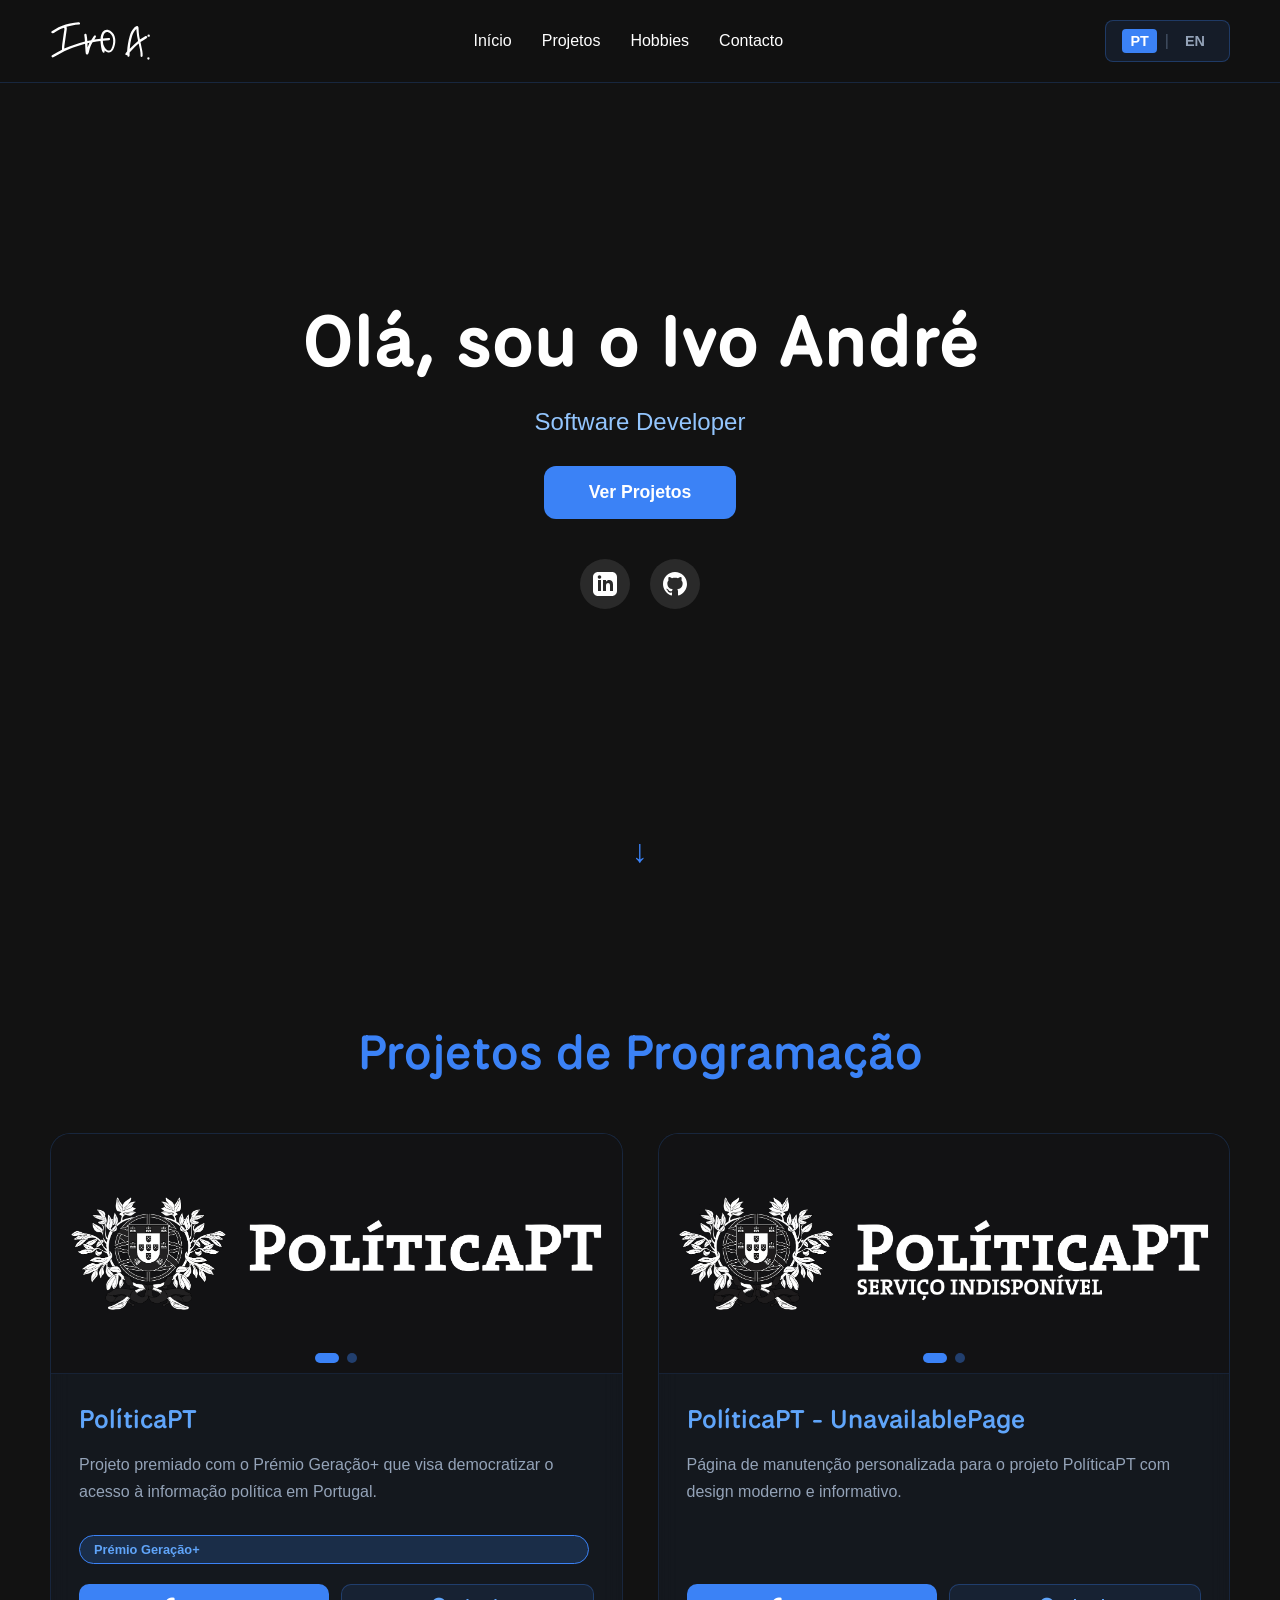
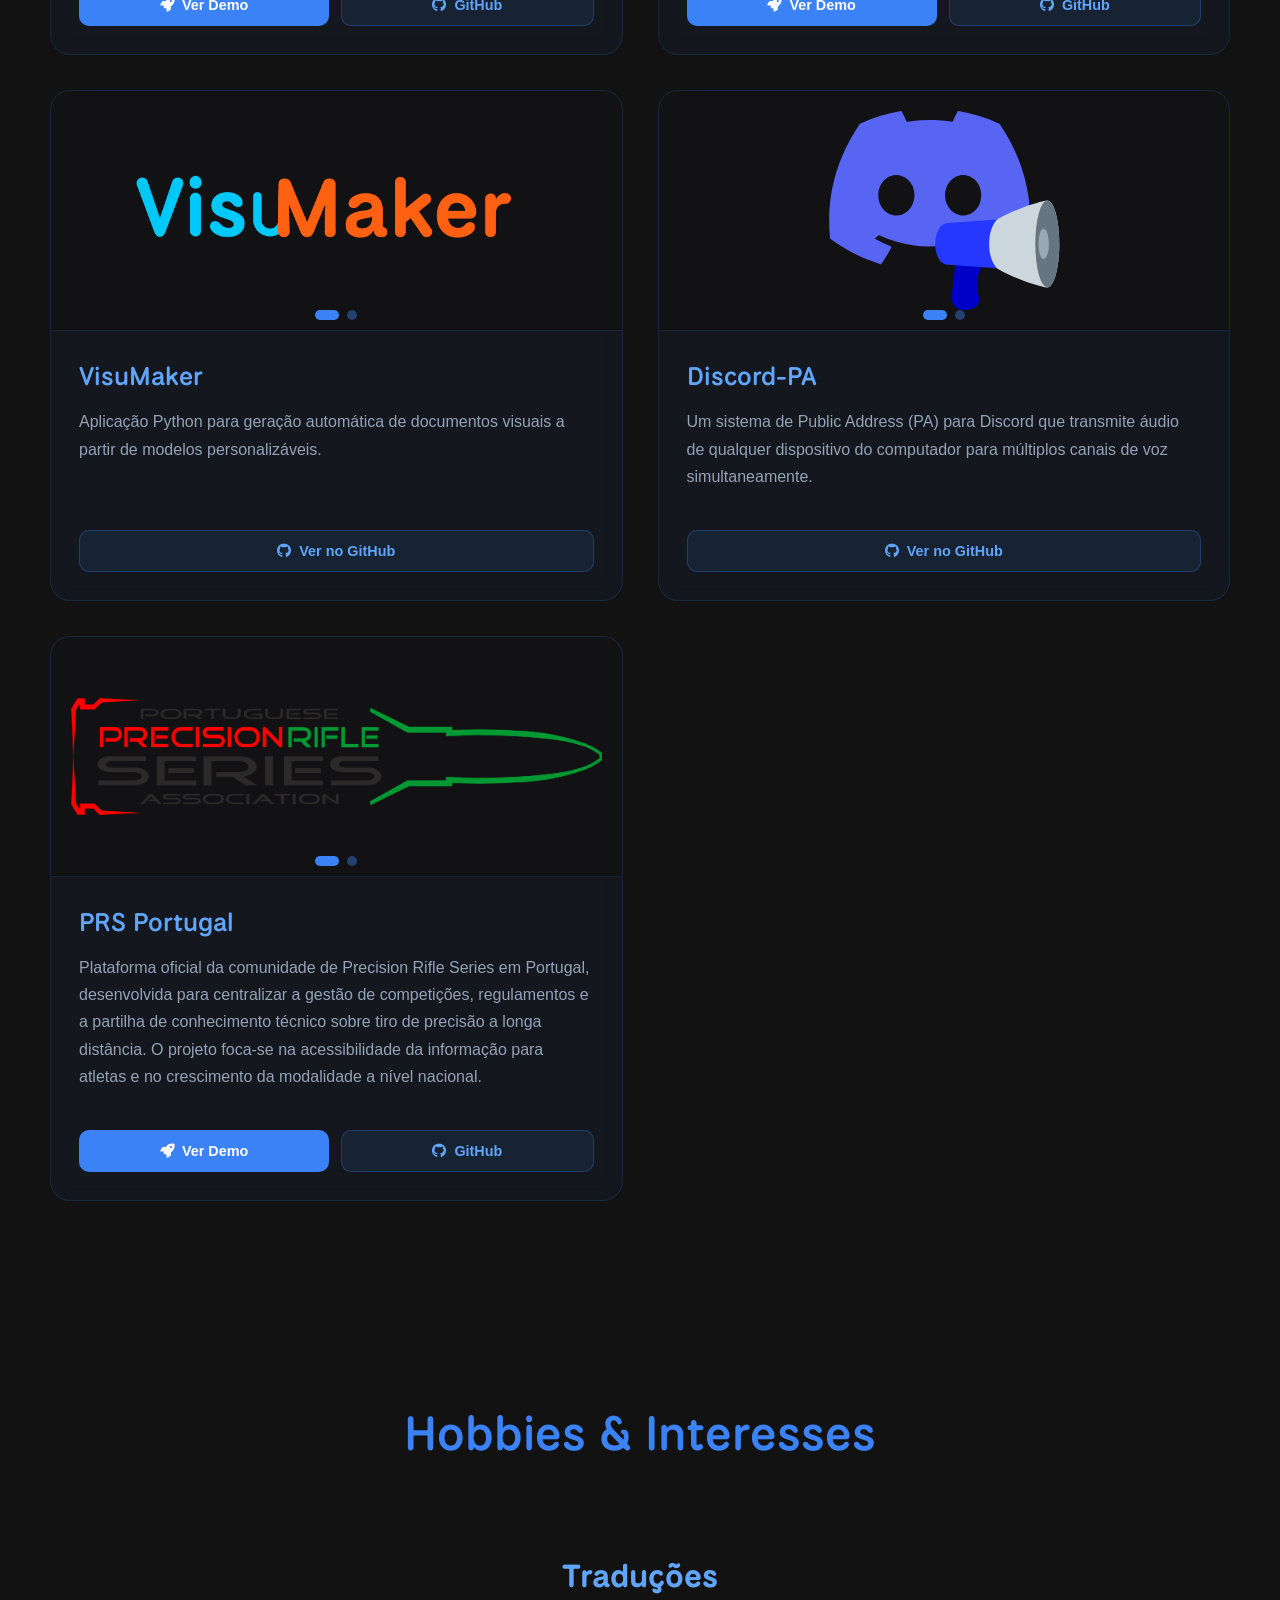
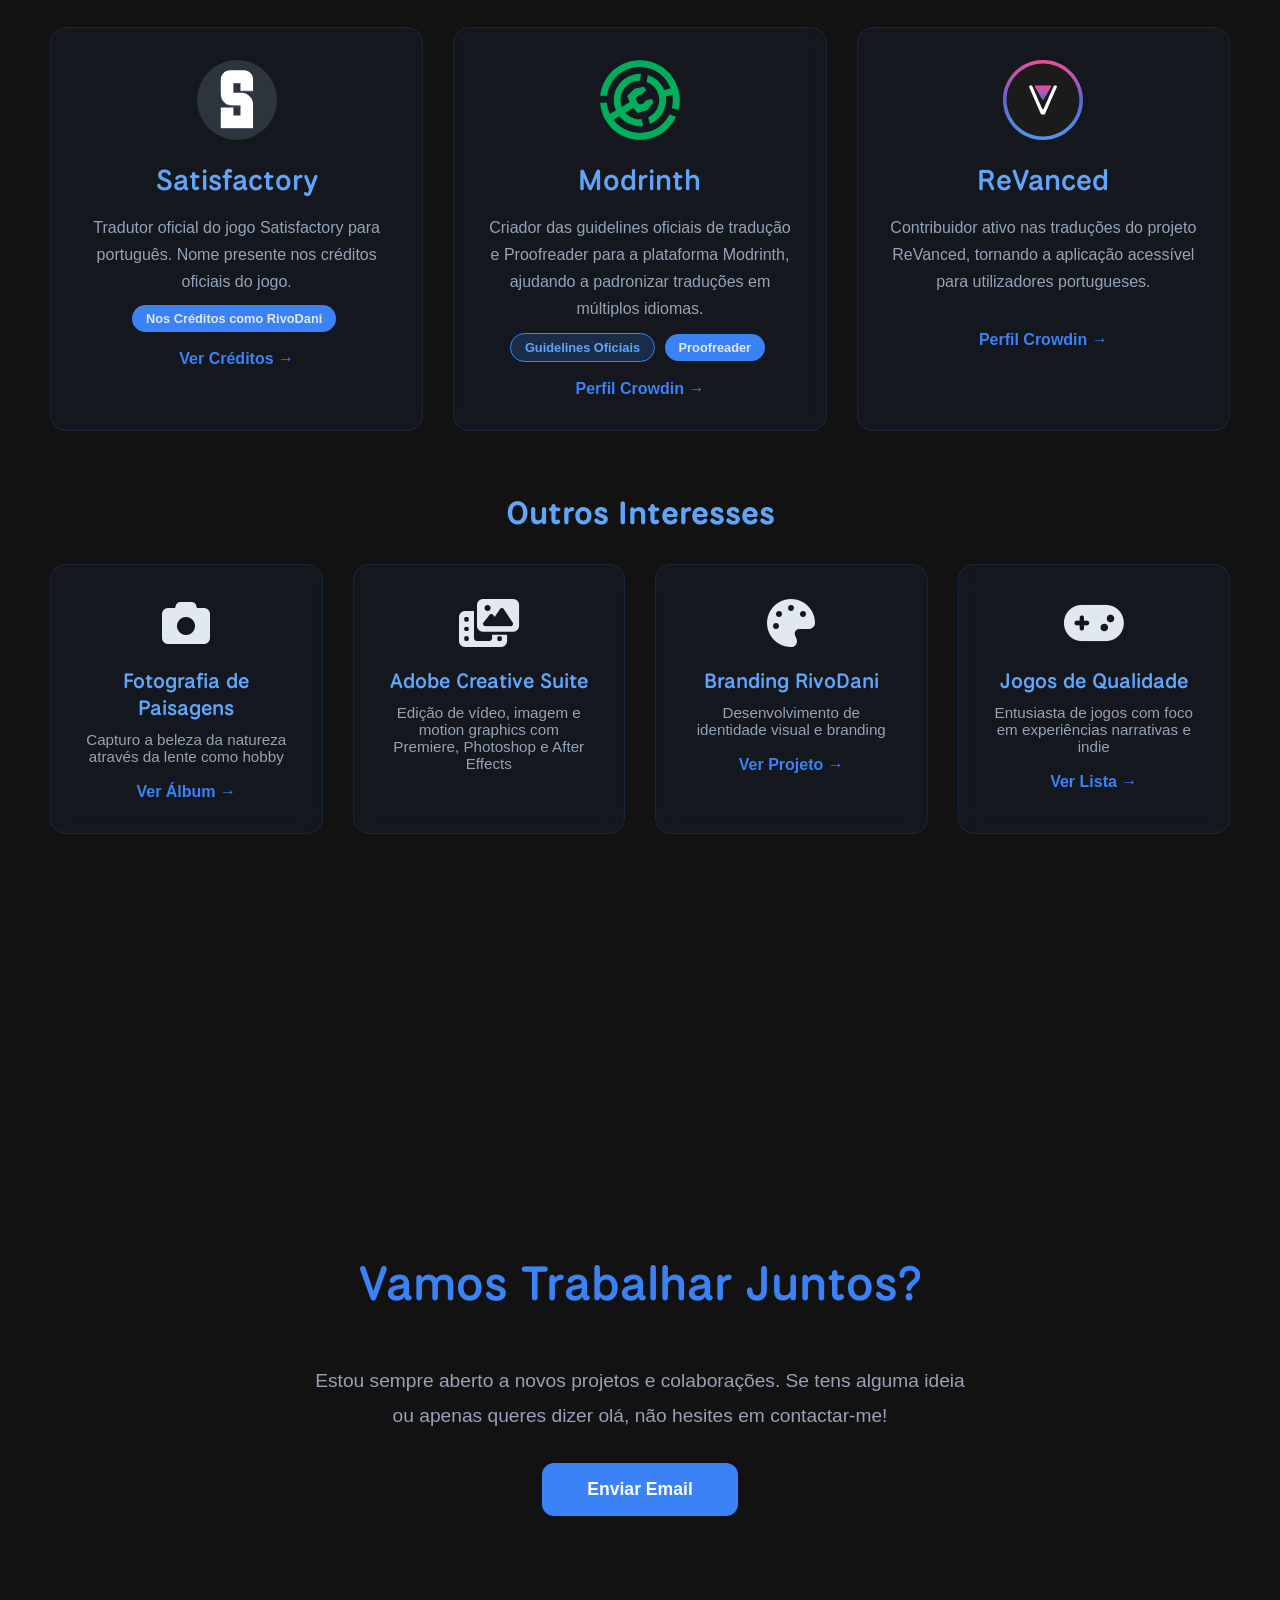
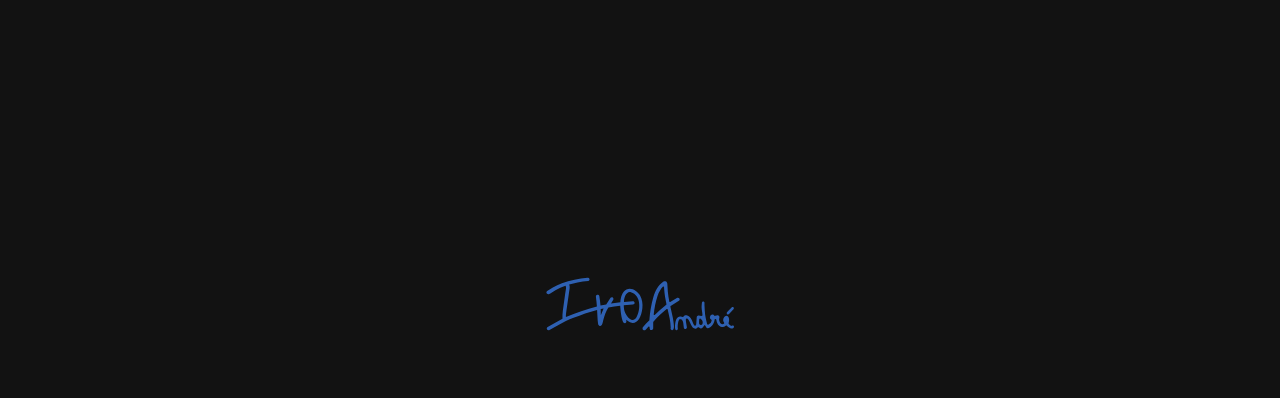
==== dev/index.html @ 582fefd7 "Refactor code structure for improved readability and maintainability; remove redundant code blocks" ====
<!doctype html>
<html lang="pt">
  <head>
    <meta charset="UTF-8" />
    <meta name="viewport" content="width=device-width, initial-scale=1.0" />
    <title>Portfólio - Ivo André</title>
    <!-- Open Graph Meta Tags -->
    <meta property="og:title" content="Portfolio - Ivo André" />
    <meta
      property="og:description"
      content="Explore the portfolio of Ivo André, a talented developer showcasing projects and skills."
    />
    <meta
      property="og:image"
      content="https://github.com/user-attachments/assets/3def7b27-419f-4ebf-ad17-1ab599fa8295"
    />
    <meta property="og:url" content="https://www.rivodani.com/portfolio" />
    <meta property="og:type" content="website" />
    <!-- Twitter Card Meta Tags -->
    <meta name="twitter:card" content="summary_large_image" />
    <meta name="twitter:title" content="Portfolio - Ivo André" />
    <meta
      name="twitter:description"
      content="Explore the portfolio of Ivo André, a talented developer showcasing projects and skills."
    />
    <meta
      name="twitter:image"
      content="https://github.com/user-attachments/assets/3def7b27-419f-4ebf-ad17-1ab599fa8295"
    />
    <link
      rel="icon"
      type="image/svg+xml"
      href="data:image/svg+xml,%3Csvg xmlns='http://www.w3.org/2000/svg' viewBox='0 0 250 250'%3E%3Cpath fill='%23fff' d='M150.84,142.75c-.88,7.8-2.19,15.1-2.27,22.89l-.23,23.18c-.02,2.35-2.28,4.67-4.28,4.96-2.22.32-5.01-1.72-5.18-4.29l-.77-11.88c-.7-10.83,1.25-21.15,2.2-32.36-26.17,7.64-52.07,14.92-75.28,28.33l-34.92,20.16c-2.52,1.46-5.54.83-7.03-1.06-1.83-2.33-1.13-5.79,1.58-7.37l23.97-14.06c6.29-3.69,12.45-6.88,18.98-10.18.1-4.11-.09-8.33.36-12.41,2.23-20.24,5.06-39.85,8.58-59.87.78-4.46,1.21-8.28,1.41-13.36-11.06,3.16-21.02,6.19-30.45,11.8l-16.57,9.86-6.8,4.21c-2.66,1.65-5.86,1.15-7.65-1.27-1.69-2.28-1-5.84,1.89-7.54l19.71-11.55c24.64-14.44,64.9-23.31,93.31-25.47,2.79-.21,5.41.82,6.2,3.46.74,2.5-1.22,5.65-4.35,5.85-17.96,1.14-27.86,3.59-45.26,7.52.19,5.97-.27,10.79-1.08,16.42-4.02,22.52-7.52,44.62-9.8,68.3,21.88-8.85,42.5-16.33,64.82-21.88,2.2-12,4.86-23.53,8.59-35.26,4.25-11.66,10.18-22.26,19.14-30.8,3.6-3.43,9.56-8.17,13.9-4.78,1.09.85,2.43,3.2,2.54,4.87l1.36,21.21c.79,12.31,3.7,24.21,5.95,36.35l22.09-1.78c1.97-.16,4.07,2.3,4.23,3.79.23,2.09-1.25,5.02-3.67,5.25l-20.5,1.91c1.06,6.71,16.16,61.32,2.75,58-2.15-.53-3.82-2.62-3.4-5.01,1.89-10.74-5.52-39.45-8.28-52.02-12.08,1.32-23.64,3.31-35.77,5.87ZM152.59,132.59l31.83-5.05c-2.43-11.88-4.64-23.65-6.23-35.65l-1-16.29c-15.93,13.52-20.76,37.38-24.6,56.99Z'/%3E%3Cellipse fill='%23fff' cx='229.28' cy='130.35' rx='5.14' ry='5.13'/%3E%3C/svg%3E"
    />
    <link rel="preconnect" href="https://fonts.googleapis.com" />
    <link rel="preconnect" href="https://fonts.gstatic.com" crossorigin />
    <link rel="preconnect" href="https://github.com" crossorigin />
    <link rel="preconnect" href="https://github.githubassets.com" crossorigin />
    <link
      href="https://fonts.googleapis.com/css2?family=Google+Sans:ital,opsz,wght@0,17..18,400..700;1,17..18,400..700&family=National+Park:wght@200..800&display=swap"
      rel="stylesheet"
    />
    <link
      rel="stylesheet"
      href="https://cdnjs.cloudflare.com/ajax/libs/font-awesome/6.5.1/css/all.min.css"
    />

    <link rel="stylesheet" href="assets/css/main.css" />
  </head>
  <body>
    <!-- Canvas for 3D Background -->
    <div id="canvas-container"></div>

    <!-- Navigation -->
    <nav>
      <a
        href="#hero"
        style="
          display: flex;
          align-items: center;
          text-decoration: none;
          color: inherit;
        "
      >
        <div class="logo" style="display: flex; align-items: center">
          <svg
            xmlns="http://www.w3.org/2000/svg"
            viewBox="0 0 430 170"
            style="height: 40px; width: auto; fill: #fff"
          >
            <path
              d="M228.47,134.66c-10.27,1.75-13.3-42.31-13.92-49.66-11.23,1.3-22.1,2.84-33.45,4.79-7.13,10.86-11.05,22.63-14.18,35.15-1.61,5.21-2.6,18.43-10.02,17.26-2.2-.34-4.52-2.82-4.94-5.44-1.03-6.41-1.46-12.63-1.8-19.13l-1.08-20.64c-23.42,6.08-44.58,13.78-66.57,22.15-15.14,5.76-28.76,12.72-42.83,20.61l-25.54,14.33c-2.46,1.38-5.79.06-6.91-1.72-1.57-2.49-.68-5.67,1.84-7.07l20.15-11.22,21.74-11.89c-.31-8.14-.01-15.16,1.05-22.86l6.43-46.7,2.68-17.02c.41-2.59-.09-5.01-1.57-7.34-10.17,3.04-19.34,7.3-28.43,12.86l-10.14,6.2c-2.98,1.82-5.72,3.96-9.18,5.06-2.47.79-5.1-.91-6.05-3.05-.73-1.65-.06-4.98,1.9-6.14l16.08-9.51c8.34-4.93,16.51-9.23,25.73-12.48,22.51-7.94,48.21-13.83,71.97-15.48,2.81-.19,5.39.76,6.24,3.47.65,2.07-.98,5.48-3.76,5.68-10.25.76-20.12,1.81-30.2,4.2l-23.71,5.63c1.44,3.78,1.88,6.84,1.33,10.61l-1.84,12.71-8.22,57.39c-.61,4.29-.78,8.22-.49,11.95,29.12-12.02,57.51-22.32,87.77-30.19-.57-8.92-1.51-17.54-2.74-26.44-.43-3.12,1-5.72,3.69-6.43,1.92-.5,5.45.9,5.98,3.7,1.65,8.8,2.36,17.49,3.29,26.66l16.12-3.35,12.31-18.49c1.23-1.85,4.81-1.84,6.44-.74s2.4,4.4,1.24,6.3l-6.34,10.4,26.46-3.33c.69-13.1,4.94-29.59,17.3-36.15,14.26-7.56,32.32,5.29,38.57,17.14,5.96,11.32,8.03,23.78,6.44,36.51-1.32,10.56-3.93,20.53-9.32,29.6-4.96,8.33-14.07,13.25-23.62,10.34-4.87-1.48-9.04-4.95-12.8-7.98.34,1.97.66,4.72.47,6.64-.12,1.27-2.44,2.87-3.56,3.06ZM233.97,114.4c2.16,3.62,5.28,6.19,8.36,8.38,6.25,4.42,14.02,2.59,17.95-4.2,13.37-23.08,12.86-64.1-15.34-71.83-13.62-3.73-20.69,18.7-19.5,27.83l24.61-1.93c2.96-.23,5.2,1.67,5.33,4.12.15,2.69-1.67,4.77-4.62,5.02l-26.08,2.23c.53,14.18,1.8,17.84,9.28,30.38ZM159.65,112.1l7.95-19.45-8.27,1.74.32,17.71Z"
            />
            <path
              d="M384.97,147.36c.89-15.48-4.77-35.19-8.27-51.29-10.93,8.96-19.89,18.4-29.31,28.11l-8.91,9.18-.32,14.52c-.04,1.94-2.45,4.07-3.93,4.31-2.15.34-5.04-1.2-5.3-3.5l-.48-4.26c-1.9.7-4.61,1-6.19,0-5.73-3.67,2.44-11.51,5.44-14.57,1.56-23.01,4.68-45.42,11.4-67.58,3.71-12.2,9.24-23.04,17.78-32.34,4.08-4.44,10.58-10.87,16.13-7.82,1.56.86,2.59,3.38,3.14,5.65l1.31,21.83c.6,9.99,2.9,19.64,4.73,29.5l24.03-14.97c2.13-1.33,5.5.23,6.42,1.97,1.31,2.47.28,5.26-2.26,6.79-8.88,5.36-17.4,10.66-25.89,16.77l7.84,37.5c1.5,7.16,1.68,14.08,1.3,21.25-1.13,2.17-2.88,4.12-4.68,4.07-2.67-.07-4.73-2.4-3.99-5.11ZM374.31,85.22c-3.05-14.49-5.8-28.11-6.65-42.34-.19-3.21-.23-5.94-.89-9.14-8.52,8.26-13.98,17.89-17.43,29.02-5.54,17.92-9.17,36.29-10.18,55.19,11.88-12.26,22.75-22.64,35.14-32.74Z"
            />
            <ellipse cx="419.36" cy="62.16" rx="5.17" ry="5.16" />
            <ellipse cx="418.28" cy="159.34" rx="4.95" ry="4.93" />
          </svg>
        </div>
      </a>
      <ul class="nav-links">
        <li><a href="#hero" data-i18n="nav.home">Início</a></li>
        <li><a href="#projects" data-i18n="nav.projects">Projetos</a></li>
        <li><a href="#hobbies" data-i18n="nav.hobbies">Hobbies</a></li>
        <li><a href="#contact" data-i18n="nav.contact">Contacto</a></li>
      </ul>
      <div class="lang-switcher">
        <button class="lang-btn active" data-lang="pt">PT</button>
        <span class="lang-divider">|</span>
        <button class="lang-btn" data-lang="en">EN</button>
      </div>
    </nav>

    <!-- Hero Section -->
    <section id="hero">
      <div class="hero-content">
        <h1 data-i18n="hero.title">Olá, sou o Ivo André</h1>
        <p>Software Developer</p>
        <a href="#projects" class="cta-button" data-i18n="hero.cta"
          >Ver Projetos</a
        >
        <div class="social-links">
          <a
            href="https://www.linkedin.com/in/ivo-andre/"
            target="_blank"
            title="LinkedIn"
          >
            <svg width="24" height="24" viewBox="0 0 24 24" fill="currentColor">
              <path
                d="M19 0h-14c-2.761 0-5 2.239-5 5v14c0 2.761 2.239 5 5 5h14c2.762 0 5-2.239 5-5v-14c0-2.761-2.238-5-5-5zm-11 19h-3v-11h3v11zm-1.5-12.268c-.966 0-1.75-.79-1.75-1.764s.784-1.764 1.75-1.764 1.75.79 1.75 1.764-.783 1.764-1.75 1.764zm13.5 12.268h-3v-5.604c0-3.368-4-3.113-4 0v5.604h-3v-11h3v1.765c1.396-2.586 7-2.777 7 2.476v6.759z"
              />
            </svg>
          </a>
          <a href="https://github.com/IvoAndre" target="_blank" title="GitHub">
            <svg width="24" height="24" viewBox="0 0 24 24" fill="currentColor">
              <path
                d="M12 0c-6.626 0-12 5.373-12 12 0 5.302 3.438 9.8 8.207 11.387.599.111.793-.261.793-.577v-2.234c-3.338.726-4.033-1.416-4.033-1.416-.546-1.387-1.333-1.756-1.333-1.756-1.089-.745.083-.729.083-.729 1.205.084 1.839 1.237 1.839 1.237 1.07 1.834 2.807 1.304 3.492.997.107-.775.418-1.305.762-1.604-2.665-.305-5.467-1.334-5.467-5.931 0-1.311.469-2.381 1.236-3.221-.124-.303-.535-1.524.117-3.176 0 0 1.008-.322 3.301 1.23.957-.266 1.983-.399 3.003-.404 1.02.005 2.047.138 3.006.404 2.291-1.552 3.297-1.23 3.297-1.23.653 1.653.242 2.874.118 3.176.77.84 1.235 1.911 1.235 3.221 0 4.609-2.807 5.624-5.479 5.921.43.372.823 1.102.823 2.222v3.293c0 .319.192.694.801.576 4.765-1.589 8.199-6.086 8.199-11.386 0-6.627-5.373-12-12-12z"
              />
            </svg>
          </a>
        </div>
      </div>
      <div class="scroll-indicator"></div>
    </section>

    <!-- Projects Section -->
    <section id="projects">
      <h2 class="section-title" data-i18n="projects.title">
        Projetos de Programação
      </h2>
      <div class="projects-grid">
        <div class="project-card">
          <div class="project-carousel" data-carousel="politicapt">
            <div class="carousel-images">
              <img
                src="assets/images/politicapt-logo.png"
                alt="PolíticaPT Logo"
                class="carousel-image"
              />
              <img
                src="assets/images/politicapt-print.png"
                alt="PolíticaPT Screenshot"
                class="carousel-image"
              />
            </div>
            <button class="carousel-arrow prev">
              <i class="fa-solid fa-chevron-left"></i>
            </button>
            <button class="carousel-arrow next">
              <i class="fa-solid fa-chevron-right"></i>
            </button>
            <div class="carousel-controls">
              <div class="carousel-dot active" data-index="0"></div>
              <div class="carousel-dot" data-index="1"></div>
            </div>
          </div>
          <div class="project-content">
            <h3>PolíticaPT</h3>
            <p data-i18n="projects.politicapt.desc">
              Projeto premiado com o Prémio Geração+ que visa democratizar o
              acesso à informação política em Portugal.
            </p>
            <a
              href="https://rumosexperience.pt/proj_geracao-mais.html"
              target="_blank"
              class="badge-link"
              data-i18n="projects.politicapt.badge"
              >Prémio Geração+</a
            >
            <div class="project-links">
              <a href="https://politicapt.rivodani.com" class="demo-button">
                <i class="fa-solid fa-rocket"></i>
                <span data-i18n="projects.demo">Ver Demo</span>
              </a>
              <a
                href="https://github.com/IvoAndre/PoliticaPT"
                target="_blank"
                class="github-button"
              >
                <i class="fa-brands fa-github"></i> GitHub
              </a>
            </div>
          </div>
        </div>

        <div class="project-card">
          <div class="project-carousel" data-carousel="unavailable">
            <div class="carousel-images">
              <img
                src="assets/images/politicapt-servicoindisponivel-logo.png"
                alt="PolíticaPT UnavailablePage Screenshot 1"
                class="carousel-image"
              />
              <img
                src="assets/images/politicapt-servicoindisponivel-print.png"
                alt="PolíticaPT UnavailablePage Screenshot 2"
                class="carousel-image"
              />
            </div>
            <button class="carousel-arrow prev">
              <i class="fa-solid fa-chevron-left"></i>
            </button>
            <button class="carousel-arrow next">
              <i class="fa-solid fa-chevron-right"></i>
            </button>
            <div class="carousel-controls">
              <div class="carousel-dot active" data-index="0"></div>
              <div class="carousel-dot" data-index="1"></div>
            </div>
          </div>
          <div class="project-content">
            <h3>PolíticaPT - UnavailablePage</h3>
            <p data-i18n="projects.unavailable.desc">
              Página de manutenção personalizada para o projeto PolíticaPT com
              design moderno e informativo.
            </p>
            <div class="project-links">
              <a
                href="https://ivoandre.github.io/PoliticaPT-UnavailablePage"
                class="demo-button"
              >
                <i class="fa-solid fa-rocket"></i>
                <span data-i18n="projects.demo">Ver Demo</span>
              </a>
              <a
                href="https://github.com/IvoAndre/PoliticaPT-UnavailablePage"
                target="_blank"
                class="github-button"
              >
                <i class="fa-brands fa-github"></i> GitHub
              </a>
            </div>
          </div>
        </div>

        <div class="project-card">
          <div class="project-carousel" data-carousel="visumaker">
            <div class="carousel-images">
              <img
                src="assets/images/visumaker-logo.png"
                alt="VisuMaker Logo"
                class="carousel-image"
              />
              <img
                src="assets/images/visumaker-print.png"
                alt="VisuMaker Screenshot"
                class="carousel-image"
              />
            </div>
            <button class="carousel-arrow prev">
              <i class="fa-solid fa-chevron-left"></i>
            </button>
            <button class="carousel-arrow next">
              <i class="fa-solid fa-chevron-right"></i>
            </button>
            <div class="carousel-controls">
              <div class="carousel-dot active" data-index="0"></div>
              <div class="carousel-dot" data-index="1"></div>
            </div>
          </div>
          <div class="project-content">
            <h3>VisuMaker</h3>
            <p data-i18n="projects.visumaker.desc">
              Aplicação Python para geração automática de documentos visuais a
              partir de modelos personalizáveis.
            </p>
            <div class="project-links">
              <a
                href="https://github.com/IvoAndre/VisuMaker"
                target="_blank"
                class="github-button"
                style="flex: 1"
              >
                <i class="fa-brands fa-github"></i>
                <span data-i18n="projects.viewGithub">Ver no GitHub</span>
              </a>
            </div>
          </div>
        </div>

        <div class="project-card">
          <div class="project-carousel" data-carousel="discordpa">
            <div class="carousel-images">
              <svg
                class="carousel-image"
                viewBox="0 0 432.8 374.26"
                xmlns="http://www.w3.org/2000/svg"
              >
                <path
                  fill="#5865f2"
                  d="M320.07,23.89C295.97,12.83,270.13,4.69,243.11.02c-.49-.09-.98.13-1.24.59-3.32,5.91-7,13.62-9.58,19.68-29.06-4.35-57.97-4.35-86.44,0-2.58-6.2-6.39-13.77-9.73-19.68-.25-.44-.75-.66-1.24-.59-27,4.65-52.85,12.8-76.96,23.87-.21.09-.39.24-.51.44C8.4,97.55-5.02,168.98,1.56,239.53c.03.35.22.68.49.89,32.34,23.75,63.67,38.17,94.41,47.72.49.15,1.01-.03,1.33-.44,7.27-9.93,13.76-20.4,19.31-31.42.33-.64.01-1.41-.66-1.67-10.28-3.9-20.07-8.66-29.49-14.06-.75-.44-.8-1.5-.12-2.01,1.98-1.49,3.96-3.03,5.86-4.59.34-.28.82-.35,1.22-.17,61.88,28.25,128.87,28.25,190.01,0,.4-.19.88-.13,1.24.15,1.89,1.56,3.88,3.12,5.87,4.61.69.51.64,1.58-.1,2.01-9.42,5.51-19.21,10.16-29.51,14.04-.67.26-.97,1.04-.64,1.68,5.68,11,12.16,21.47,19.3,31.4.3.42.83.6,1.33.45,30.89-9.56,62.22-23.97,94.56-47.72.28-.21.46-.53.49-.87,7.88-81.56-13.2-152.4-55.9-215.2-.1-.21-.28-.36-.49-.45ZM126.35,196.57c-18.63,0-33.98-17.1-33.98-38.11s15.05-38.11,33.98-38.11,34.28,17.25,33.98,38.11c0,21-15.05,38.11-33.98,38.11ZM251.98,196.57c-18.63,0-33.98-17.1-33.98-38.11s15.05-38.11,33.98-38.11,34.28,17.25,33.98,38.11c0,21-14.9,38.11-33.98,38.11Z"
                ></path>
                <path
                  fill="#0000c8"
                  d="M282.87,354.63c-1.81,14.45-14.99,19.63-29.44,19.63s-24.7-11.72-22.9-26.17l6.54-58.88c1.81-14.45,14.99-26.17,29.44-26.17s42.31,0,22.9,26.17c-19.42,26.17-6.54,65.42-6.54,65.42Z"
                ></path>
                <path
                  fill="#ccd6dd"
                  d="M432.8,249.96c0,45.15-10.1,81.77-22.57,81.77s-133.78-36.62-133.78-81.77,121.32-81.77,133.78-81.77,22.57,36.62,22.57,81.77Z"
                ></path>
                <ellipse
                  fill="#66757f"
                  cx="410.23"
                  cy="249.96"
                  rx="22.57"
                  ry="81.77"
                ></ellipse>
                <path
                  fill="#2538ff"
                  d="M315.69,295.76l-91.59-6.54c-32.71,0-32.71-78.5,0-78.5l91.59-6.54c-19.63,19.63-19.63,71.96,0,91.59Z"
                ></path>
                <ellipse
                  fill="#99aab5"
                  cx="403.36"
                  cy="249.96"
                  rx="9.81"
                  ry="28.44"
                ></ellipse>
              </svg>
              <img
                src="assets/images/discordpa-print.png"
                alt="Discord-PA Screenshot"
                class="carousel-image"
              />
            </div>
            <button class="carousel-arrow prev">
              <i class="fa-solid fa-chevron-left"></i>
            </button>
            <button class="carousel-arrow next">
              <i class="fa-solid fa-chevron-right"></i>
            </button>
            <div class="carousel-controls">
              <div class="carousel-dot active" data-index="0"></div>
              <div class="carousel-dot" data-index="1"></div>
            </div>
          </div>
          <div class="project-content">
            <h3>Discord-PA</h3>
            <p data-i18n="projects.discordpa.desc">
              Um sistema de Public Address (PA) para Discord que transmite áudio
              de qualquer dispositivo do computador para múltiplos canais de voz
              simultaneamente.
            </p>
            <div class="project-links">
              <a
                href="https://github.com/IvoAndre/Discord-PA"
                target="_blank"
                class="github-button"
                style="flex: 1"
              >
                <i class="fa-brands fa-github"></i>
                <span data-i18n="projects.viewGithub">Ver no GitHub</span>
              </a>
            </div>
          </div>
        </div>

        <div class="project-card">
          <div class="project-carousel" data-carousel="prsportugal">
            <div class="carousel-images">
              <img
                src="assets/images/prsportugal-logo.png"
                alt="PRS Portugal Logo"
                class="carousel-image"
              />
              <img
                src="assets/images/prsportugal-print.png"
                alt="PRS Portugal Screenshot"
                class="carousel-image"
              />
            </div>
            <button class="carousel-arrow prev">
              <i class="fa-solid fa-chevron-left"></i>
            </button>
            <button class="carousel-arrow next">
              <i class="fa-solid fa-chevron-right"></i>
            </button>
            <div class="carousel-controls">
              <div class="carousel-dot active" data-index="0"></div>
              <div class="carousel-dot" data-index="1"></div>
            </div>
          </div>
          <div class="project-content">
            <h3>PRS Portugal</h3>
            <p data-i18n="projects.prs.desc">
              Plataforma oficial da comunidade de Precision Rifle Series em
              Portugal, desenvolvida para centralizar a gestão de competições,
              regulamentos e a partilha de conhecimento técnico sobre tiro de
              precisão a longa distância. O projeto foca-se na acessibilidade da
              informação para atletas e no crescimento da modalidade a nível
              nacional.
            </p>
            <div class="project-links">
              <a
                href="https://prsportugal.github.io/prsportugal.pt/"
                class="demo-button"
              >
                <i class="fa-solid fa-rocket"></i>
                <span data-i18n="projects.demo">Ver Demo</span>
              </a>
              <a
                href="https://github.com/prsportugal/prsportugal.pt"
                target="_blank"
                class="github-button"
              >
                <i class="fa-brands fa-github"></i> GitHub
              </a>
            </div>
          </div>
        </div>
      </div>
    </section>

    <!-- Hobbies Section -->
    <section id="hobbies">
      <h2 class="section-title" data-i18n="hobbies.title">
        Hobbies & Interesses
      </h2>

      <h3
        style="
          color: #60a5fa;
          font-size: 2rem;
          margin-top: 40px;
          margin-bottom: 30px;
          font-family: &quot;National Park&quot;, sans-serif;
        "
        data-i18n="hobbies.translations"
      >
        Traduções
      </h3>
      <div class="translation-grid">
        <div class="translation-card">
          <div style="width: 80px; height: 80px; margin: 0 auto 20px">
            <svg
              id="Camada_1"
              xmlns="http://www.w3.org/2000/svg"
              viewBox="0 0 200 200"
            >
              <defs></defs>
              <circle class="cls-4" cx="100" cy="100" r="100" />
              <g class="cls-2">
                <path
                  class="cls-3"
                  d="M133.4,35.23c4.46,4.46,6.7,9.82,6.7,16.06v28.37h-31.39v-19.73h-17.86v24.62h19.73c8.16,0,15.12,2.88,20.88,8.64s8.64,12.67,8.64,20.73v58.61H59.46v-51.12h31.39v19.73h17.86v-25.2h-21.17c-7.78,0-14.4-2.74-19.87-8.21-5.47-5.47-8.21-12.1-8.21-19.87v-36.58c0-6.24,2.23-11.59,6.7-16.06s9.82-6.7,16.06-6.7h35.14c6.24,0,11.59,2.23,16.06,6.7Z"
                />
              </g>
              <g class="cls-2">
                <path
                  class="cls-1"
                  d="M133.5,32.57c4.46,4.46,6.7,9.82,6.7,16.06v28.37h-31.39v-19.73h-17.86v24.62h19.73c8.16,0,15.12,2.88,20.88,8.64s8.64,12.67,8.64,20.74v58.61H59.56v-51.12h31.39v19.73h17.86v-25.2h-21.17c-7.78,0-14.4-2.74-19.87-8.21-5.47-5.47-8.21-12.1-8.21-19.87v-36.58c0-6.24,2.23-11.59,6.7-16.06s9.82-6.7,16.06-6.7h35.14c6.24,0,11.59,2.23,16.05,6.7Z"
                />
              </g>
            </svg>
          </div>
          <h3>Satisfactory</h3>
          <p data-i18n="hobbies.satisfactory.desc">
            Tradutor oficial do jogo Satisfactory para português. Nome presente
            nos créditos oficiais do jogo.
          </p>
          <span class="badge" data-i18n="hobbies.satisfactory.badge"
            >Nos Créditos como RivoDani</span
          >
          <br /><br />
          <a
            href="https://www.mobygames.com/game/123992/satisfactory/credits/windows/"
            target="_blank"
            class="project-link"
            data-i18n="hobbies.satisfactory.link"
            >Ver Créditos →</a
          >
        </div>

        <div class="translation-card">
          <div style="width: 80px; height: 80px; margin: 0 auto 20px">
            <svg
              width="100%"
              height="100%"
              viewBox="0 0 512 514"
              xmlns="http://www.w3.org/2000/svg"
            >
              <path
                fill-rule="evenodd"
                clip-rule="evenodd"
                d="M503.16 323.56C514.55 281.47 515.32 235.91 503.2 190.76C466.57 54.2299 326.04 -26.8001 189.33 9.77991C83.8101 38.0199 11.3899 128.07 0.689941 230.47H43.99C54.29 147.33 113.74 74.7298 199.75 51.7098C306.05 23.2598 415.13 80.6699 453.17 181.38L411.03 192.65C391.64 145.8 352.57 111.45 306.3 96.8198L298.56 140.66C335.09 154.13 364.72 184.5 375.56 224.91C391.36 283.8 361.94 344.14 308.56 369.17L320.09 412.16C390.25 383.21 432.4 310.3 422.43 235.14L464.41 223.91C468.91 252.62 467.35 281.16 460.55 308.07L503.16 323.56Z"
                fill="#00af5c"
              />
              <path
                d="M321.99 504.22C185.27 540.8 44.7501 459.77 8.11011 323.24C3.84011 307.31 1.17 291.33 0 275.46H43.27C44.36 287.37 46.4699 299.35 49.6799 311.29C53.0399 323.8 57.45 335.75 62.79 347.07L101.38 323.92C98.1299 316.42 95.39 308.6 93.21 300.47C69.17 210.87 122.41 118.77 212.13 94.7601C229.13 90.2101 246.23 88.4401 262.93 89.1501L255.19 133C244.73 133.05 234.11 134.42 223.53 137.25C157.31 154.98 118.01 222.95 135.75 289.09C136.85 293.16 138.13 297.13 139.59 300.99L188.94 271.38L174.07 231.95L220.67 184.08L279.57 171.39L296.62 192.38L269.47 219.88L245.79 227.33L228.87 244.72L237.16 267.79C237.16 267.79 253.95 285.63 253.98 285.64L277.7 279.33L294.58 260.79L331.44 249.12L342.42 273.82L304.39 320.45L240.66 340.63L212.08 308.81L162.26 338.7C187.8 367.78 226.2 383.93 266.01 380.56L277.54 423.55C218.13 431.41 160.1 406.82 124.05 361.64L85.6399 384.68C136.25 451.17 223.84 484.11 309.61 461.16C371.35 444.64 419.4 402.56 445.42 349.38L488.06 364.88C457.17 431.16 398.22 483.82 321.99 504.22Z"
                fill="#00af5c"
              />
            </svg>
          </div>
          <h3>Modrinth</h3>
          <p data-i18n="hobbies.modrinth.desc">
            Criador das guidelines oficiais de tradução e Proofreader para a
            plataforma Modrinth, ajudando a padronizar traduções em múltiplos
            idiomas.
          </p>
          <a
            href="https://rinth.notion.site/crowdin-guidelines"
            target="_blank"
            class="badge-link"
            data-i18n="hobbies.modrinth.badge1"
            >Guidelines Oficiais</a
          >
          <span class="badge">Proofreader</span>
          <br /><br />
          <a
            href="https://crowdin.com/profile/rivodani"
            target="_blank"
            class="project-link"
            data-i18n="hobbies.crowdinProfile"
            >Perfil Crowdin →</a
          >
        </div>

        <div class="translation-card">
          <div style="width: 80px; height: 80px; margin: 0 auto 20px">
            <svg
              width="100%"
              height="100%"
              viewBox="0 0 800 800"
              version="1.1"
              xmlns="http://www.w3.org/2000/svg"
              xmlns:xlink="http://www.w3.org/1999/xlink"
              xml:space="preserve"
              xmlns:serif="http://www.serif.com/"
              style="
                fill-rule: evenodd;
                clip-rule: evenodd;
                stroke-linejoin: round;
                stroke-miterlimit: 2;
              "
            >
              <g id="Logo">
                <g id="Ring">
                  <circle
                    id="Ring-Background"
                    serif:id="Ring Background"
                    cx="400"
                    cy="400"
                    r="400"
                    style="fill: #1b1b1b"
                  />
                  <path
                    id="Ring1"
                    serif:id="Ring"
                    d="M400,0c220.766,0 400,179.234 400,400c-0,220.766 -179.234,400 -400,400c-220.766,-0 -400,-179.234 -400,-400c0,-220.766 179.234,-400 400,-400Zm-0,36c200.897,-0 364,163.103 364,364c0,200.897 -163.103,364 -364,364c-200.897,0 -364,-163.103 -364,-364c-0,-200.897 163.103,-364 364,-364Z"
                    style="fill: url(#_Linear1)"
                  />
                </g>
                <g id="Shape">
                  <path
                    id="V-Shape"
                    serif:id="V Shape"
                    d="M538.74,269.872c1.481,-3.382 1.157,-7.283 -0.863,-10.373c-2.021,-3.091 -5.464,-4.954 -9.156,-4.954c-5.148,0 -10.435,0 -14.165,0c-3.1,0 -5.907,1.834 -7.153,4.672c-12.468,28.396 -78.273,178.273 -100.25,228.328c-1.246,2.838 -4.053,4.671 -7.154,4.671c-3.1,0 -5.907,-1.833 -7.153,-4.671c-21.977,-50.055 -87.782,-199.932 -100.25,-228.328c-1.246,-2.838 -4.053,-4.672 -7.153,-4.672c-3.73,0 -9.017,0 -14.164,0c-3.693,0 -7.135,1.863 -9.156,4.954c-2.02,3.09 -2.344,6.991 -0.863,10.373c23.557,53.766 101.872,232.519 117.871,269.034c1.743,3.979 5.674,6.549 10.018,6.549c6.293,-0 15.408,-0 21.701,-0c4.344,-0 8.275,-2.57 10.018,-6.549c15.999,-36.515 94.315,-215.268 117.872,-269.034Z"
                    style="fill: #fff"
                  />
                  <path
                    id="Diamond"
                    d="M408.119,395.312c-1.675,2.901 -4.77,4.688 -8.119,4.688c-3.349,-0 -6.444,-1.787 -8.119,-4.688c-16.997,-29.44 -56.156,-97.264 -73.153,-126.704c-1.675,-2.901 -1.675,-6.474 0,-9.375c1.675,-2.901 4.77,-4.688 8.119,-4.688c33.995,0 112.311,0 146.306,0c3.349,0 6.444,1.787 8.119,4.688c1.675,2.901 1.675,6.474 -0,9.375c-16.997,29.44 -56.156,97.264 -73.153,126.704Z"
                    style="fill: url(#_Linear2)"
                  />
                </g>
              </g>
              <defs>
                <linearGradient
                  id="_Linear1"
                  x1="0"
                  y1="0"
                  x2="1"
                  y2="0"
                  gradientUnits="userSpaceOnUse"
                  gradientTransform="matrix(4.89859e-14,800,-800,4.89859e-14,400.001,3.31681e-10)"
                >
                  <stop
                    offset="0"
                    style="stop-color: #f04e98; stop-opacity: 1"
                  />
                  <stop
                    offset="0.5"
                    style="stop-color: #5f65d4; stop-opacity: 1"
                  />
                  <stop
                    offset="1"
                    style="stop-color: #4e98f0; stop-opacity: 1"
                  />
                </linearGradient>
                <linearGradient
                  id="_Linear2"
                  x1="0"
                  y1="0"
                  x2="1"
                  y2="0"
                  gradientUnits="userSpaceOnUse"
                  gradientTransform="matrix(1.77155e-14,289.317,-282.535,1.73003e-14,400,254.545)"
                >
                  <stop
                    offset="0"
                    style="stop-color: #f04e98; stop-opacity: 1"
                  />
                  <stop
                    offset="0.5"
                    style="stop-color: #5f65d4; stop-opacity: 1"
                  />
                  <stop
                    offset="1"
                    style="stop-color: #4e98f0; stop-opacity: 1"
                  />
                </linearGradient>
              </defs>
            </svg>
          </div>
          <h3>ReVanced</h3>
          <p data-i18n="hobbies.revanced.desc">
            Contribuidor ativo nas traduções do projeto ReVanced, tornando a
            aplicação acessível para utilizadores portugueses.
          </p>
          <br /><br />
          <a
            href="https://crowdin.com/profile/rivodani"
            target="_blank"
            class="project-link"
            data-i18n="hobbies.crowdinProfile"
            >Perfil Crowdin →</a
          >
        </div>
      </div>

      <h3
        style="
          color: #60a5fa;
          font-size: 2rem;
          margin-top: 60px;
          margin-bottom: 30px;
          font-family: &quot;National Park&quot;, sans-serif;
        "
        data-i18n="hobbies.other"
      >
        Outros Interesses
      </h3>
      <div class="skills-grid">
        <div class="skill-card">
          <div class="skill-icon"><i class="fa-solid fa-camera"></i></div>
          <h3 data-i18n="hobbies.photography.title">Fotografia de Paisagens</h3>
          <p data-i18n="hobbies.photography.desc">
            Capturo a beleza da natureza através da lente como hobby
          </p>
          <br />
          <a
            href="https://photos.app.goo.gl/THXkhd8pPKwohAFU9"
            target="_blank"
            class="project-link"
            data-i18n="hobbies.photography.link"
            >Ver Álbum →</a
          >
        </div>

        <div class="skill-card">
          <div class="skill-icon"><i class="fa-solid fa-photo-film"></i></div>
          <h3 data-i18n="hobbies.adobe.title">Adobe Creative Suite</h3>
          <p data-i18n="hobbies.adobe.desc">
            Edição de vídeo, imagem e motion graphics com Premiere, Photoshop e
            After Effects
          </p>
        </div>

        <div class="skill-card">
          <div class="skill-icon"><i class="fa-solid fa-palette"></i></div>
          <h3>Branding RivoDani</h3>
          <p data-i18n="hobbies.branding.desc">
            Desenvolvimento de identidade visual e branding
          </p>
          <br />
          <a
            href="https://rivodani.com/branding"
            target="_blank"
            class="project-link"
            data-i18n="hobbies.branding.link"
            >Ver Projeto →</a
          >
        </div>

        <div class="skill-card">
          <div class="skill-icon"><i class="fa-solid fa-gamepad"></i></div>
          <h3 data-i18n="hobbies.gaming.title">Jogos de Qualidade</h3>
          <p data-i18n="hobbies.gaming.desc">
            Entusiasta de jogos com foco em experiências narrativas e indie
          </p>
          <br />
          <a
            href="https://rivodani.notion.site/6232d4d12a7d42e186636078c1a500c9?v=fffa615807b245208ccb66fe8be30dde"
            target="_blank"
            class="project-link"
            data-i18n="hobbies.gaming.link"
            >Ver Lista →</a
          >
        </div>
      </div>
    </section>

    <!-- Contact Section -->
    <section id="contact">
      <h2 class="section-title" data-i18n="contact.title">
        Vamos Trabalhar Juntos?
      </h2>
      <div class="contact-content">
        <p data-i18n="contact.desc">
          Estou sempre aberto a novos projetos e colaborações. Se tens alguma
          ideia ou apenas queres dizer olá, não hesites em contactar-me!
        </p>
        <a
          href="mailto:ivo.daniel.andre@gmail.com?subject=Contacto%20via%20Portf%C3%B3lio%3A%20%3CInsira%20o%20seu%20assunto%20aqui%3E"
          class="cta-button"
          id="email-btn"
          data-i18n="contact.cta"
          >Enviar Email</a
        >
      </div>
    </section>

    <!-- Footer Signature -->
    <footer
      style="
        text-align: center;
        padding: 40px 20px 60px;
        position: relative;
        z-index: 1;
      "
    >
      <svg
        xmlns="http://www.w3.org/2000/svg"
        viewBox="0 0 550 170"
        style="height: 60px; width: auto; fill: #3b82f6; opacity: 0.7"
      >
        <path
          d="M232.66,139.46c-10.27,1.75-13.3-42.31-13.92-49.66-11.23,1.3-22.1,2.84-33.45,4.79-7.13,10.86-11.05,22.63-14.18,35.15-1.61,5.21-2.6,18.43-10.02,17.26-2.2-.34-4.52-2.82-4.94-5.44-1.03-6.41-1.46-12.63-1.8-19.13l-1.08-20.64c-23.42,6.08-44.58,13.78-66.57,22.15-15.14,5.76-28.76,12.72-42.83,20.61l-25.54,14.33c-2.46,1.38-5.79.06-6.91-1.72-1.57-2.49-.68-5.67,1.84-7.07l20.15-11.22,21.74-11.89c-.31-8.14-.01-15.16,1.05-22.86l6.43-46.7,2.68-17.02c.41-2.59-.09-5.01-1.57-7.34-10.17,3.04-19.34,7.3-28.43,12.86l-10.14,6.2c-2.98,1.82-5.72,3.96-9.18,5.06-2.47.79-5.1-.91-6.05-3.05-.73-1.65-.06-4.98,1.9-6.14l16.08-9.51c8.34-4.93,16.51-9.23,25.73-12.48,22.51-7.94,48.21-13.83,71.97-15.48,2.81-.19,5.39.76,6.24,3.47.65,2.07-.98,5.48-3.76,5.68-10.25.76-20.12,1.81-30.2,4.2l-23.71,5.63c1.44,3.78,1.88,6.84,1.33,10.61l-1.84,12.71-8.22,57.39c-.61,4.29-.78,8.22-.49,11.95,29.12-12.02,57.51-22.32,87.77-30.19-.57-8.92-1.51-17.54-2.74-26.44-.43-3.12,1-5.72,3.69-6.43,1.92-.5,5.45.9,5.98,3.7,1.65,8.8,2.36,17.49,3.29,26.66l16.12-3.35,12.31-18.49c1.23-1.85,4.81-1.84,6.44-.74s2.4,4.4,1.24,6.3l-6.34,10.4,26.46-3.33c.69-13.1,4.94-29.59,17.3-36.15,14.26-7.56,32.32,5.29,38.57,17.14,5.96,11.32,8.03,23.78,6.44,36.51-1.32,10.56-3.93,20.53-9.32,29.6-4.96,8.33-14.07,13.25-23.62,10.34-4.87-1.48-9.04-4.95-12.8-7.98.34,1.97.66,4.72.47,6.64-.12,1.27-2.44,2.87-3.56,3.06ZM238.15,119.21c2.16,3.62,5.28,6.19,8.36,8.38,6.25,4.42,14.02,2.59,17.95-4.2,13.37-23.08,12.86-64.1-15.34-71.83-13.62-3.73-20.69,18.7-19.5,27.83l24.61-1.93c2.96-.23,5.2,1.67,5.33,4.12.15,2.69-1.67,4.77-4.62,5.02l-26.08,2.23c.53,14.18,1.8,17.84,9.28,30.38ZM163.83,116.91l7.95-19.45-8.27,1.74.32,17.71Z"
        />
        <path
          d="M361.95,152.04c-.27-17.31-5.14-35.36-8.85-51.85-.26-1.14-1.62-1.62-2.54-.88-13.87,11.18-26.16,22.92-37.85,35.85-.26.29-.41.68-.41,1.07l-.02,17.51c0,2.7-3.04,5.13-4.94,5.15-5.58.04-5.05-4.95-5.38-8.99-.11-1.37-1.8-1.96-2.74-.95l-8.26,8.85c-1.71,1.84-4.88,2.23-6.83.89-2.04-1.41-2.96-5.22-1.17-7.54,5.45-7.02,11.38-12.96,17.93-19.37.27-.27.44-.63.47-1.01,1.81-22.43,4.96-44.21,11.41-65.9,4.96-16.68,13.95-33.61,28.62-43.5,1.88-1.27,5.16-1.32,7.27-.43,1.77.74,3.43,3.83,3.6,6.35l1.47,23.07c.6,9.4,2.58,18.39,4.37,28.01.2,1.1,1.44,1.65,2.39,1.07l18.78-11.53c2.5-1.53,5.54-.97,7.25,1.34,1.36,1.84,1.06,5.34-1.4,6.89l-23.38,14.76c-.55.35-.84.99-.71,1.63,2.17,11.41,18.38,69.15,4.33,66.53-3.02-.56-4.82-3.39-3.55-6.34.09-.22.15-.45.15-.69ZM349.25,87.1c.47-.37.7-.98.58-1.57-2.96-14.67-5.64-28.14-6.45-42.28-.13-2.33-.2-4.39-.46-6.64-.16-1.33-1.82-1.87-2.74-.89-7.26,7.71-12.28,16.61-15.65,26.82-5.57,16.92-8.84,34.15-10.79,52.01-.16,1.48,1.61,2.36,2.68,1.32,10.54-10.26,21.12-19.58,32.83-28.76Z"
        />
        <path
          d="M460.46,147.1c-.77-1.79-3.22-2.1-4.36-.52-2.65,3.64-3.83,7.3-9.03,7.6-2.17.12-3.75-1.87-6.07-3.19-.99-.57-2.25-.4-3.05.42-1.68,1.72-3.68,3.46-5.55,3.58-12.84.83-14.45-22.32-23.74-28.75-1.58-1.1-3.8.02-3.91,1.94-.14,2.43,0,5,.4,7.42l2.53,15.17c.34,2.04-1.49,4.55-3.28,5.22-1.56.58-5-1.28-5.25-3.32l-1.65-13.46c-.51-4.14-2.22-8.96-6.05-10.92-.92-.47-3.57-.59-4.42-.15-4.12,2.16-5.88,18.82-5.08,25.03.32,2.47.14,4.67-2.23,5.8-1.52.72-4.76-.84-5.13-3.31-1.47-9.71-.15-38.32,15.78-35.34,1.77.33,3.46.79,5.16,1.3,1.16.35,2.36-.18,2.97-1.22,1.76-3.02,5.13-4.33,8.62-3.21,14.92,4.78,14.57,17.62,21.18,28.27.92,1.48,3.06,1.64,4.14.26.99-1.27,1.7-2.56,1.78-3.72l1.38-20.08c.11-1.58,2.83-4.21,4.33-4.35,3.12-.28,5.79.25,8.38,1.32,1.71.71,3.58-.55,3.55-2.4-.24-13.89-4.1-16.52-1.66-34.67.3-2.2,1.65-3.93,3.62-4.01,2.13-.09,3.87,1.82,3.81,3.97-.06,2.29-.21,4.42-.1,6.45l.86,15.88c.69,12.85,3.64,25.41,6.66,37.67.45,1.84,2.67,2.54,4.12,1.32,4.75-3.95,5.52-.45,8.65-11.04.36-1.22-.26-2.49-1.41-3.05-2.65-1.3-3.87-3.56-3.41-6.88.56-4.05,3.37-8.13,8.24-7.57,1.37.16,2.75,1.61,3.83,3.12.73,1.02,2.06,1.39,3.19.85,2.86-1.35,6.2-2.56,8.85-1.21,4.77,2.43,2.37,6.86,1.89,10.84-.32,2.64,2.39,14.27,9.47,14.04,1.37-.04,2.73-.54,3.97-1.32s1.49-2.47.61-3.63c-3.52-4.64-3.3-9.83.19-14.75,1.42-2.01,3.87-3.98,6.35-4.01,7.54-.11,9.69,12.83,6.32,20.01-.42.9-.33,1.94.29,2.71,1.83,2.27,4.11,4.5,6.62,5.75.71.35,1.53.33,2.25,0,1.75-.82,3.69-1.26,4.93-.17,1.89,1.67,1.62,4.44-.55,6.1-6.62,5.09-13.43-1.37-18.42-6.1-.89-.85-2.28-.95-3.25-.19-3.18,2.46-6.67,3.78-10.76,3.35-10.35-1.09-14.44-11.45-15.85-20.37-.38-2.43-3.78-3.05-4.76-.8-.1.24-.17.49-.2.76-1.14,11.06-7.94,20.8-18.49,24.1-.51.16-1.06.15-1.57-.02-2.77-.89-4.35-3.42-5.69-6.53ZM446.77,144.41c1.12.2,4.1-1.16,4.69-2.14,1.81-2.99,1.02-6.62,0-9.64-.83-2.47-2.67-4.42-4.92-5.86-1.57-1.01-3.67.03-3.87,1.89-.3,2.77-.41,5.24-.41,8.17,0,.39-.03,2.15-.03,2.15.11,4.12,2.7,5.1,4.52,5.43Z"
        />
        <path
          d="M528.49,112.03c-1.94,2.11-3.31,3.62-5.47,2.8-1.94-.73-3.6-4.47-1.77-6.5,4.15-4.6,9.6-10.05,13.8-14.14.88-.85,3.69-.42,4.51.17.95.69,1.68,3.83.83,4.76l-11.91,12.91Z"
        />
      </svg>
    </footer>

    <!-- Lightbox -->
    <div class="lightbox" id="lightbox">
      <button class="lightbox-close" id="lightbox-close">
        <i class="fa-solid fa-xmark"></i>
      </button>
      <button class="lightbox-arrow prev" id="lightbox-prev">
        <i class="fa-solid fa-chevron-left"></i>
      </button>
      <div class="lightbox-content">
        <img
          src=""
          alt="Lightbox Image"
          class="lightbox-image"
          id="lightbox-image"
        />
      </div>
      <button class="lightbox-arrow next" id="lightbox-next">
        <i class="fa-solid fa-chevron-right"></i>
      </button>
      <div class="lightbox-counter" id="lightbox-counter">1 / 2</div>
    </div>

    <!-- Email Fallback Modal -->
    <div class="email-fallback-modal" id="email-fallback-modal">
      <div class="email-fallback-content">
        <h2 data-i18n="email.fallback.title">Contacte-me via Email</h2>
        <p data-i18n="email.fallback.desc">
          Parece que não tem um cliente de email configurado. Pode copiar os
          dados abaixo:
        </p>

        <div class="email-fallback-group">
          <label class="email-fallback-label" data-i18n="email.fallback.email"
            >Email:</label
          >
          <div class="email-fallback-item">
            <span class="email-fallback-text" id="email-fallback-address"
              >ivo.daniel.andre@gmail.com</span
            >
            <button
              class="email-fallback-copy-btn"
              id="copy-email-btn"
              data-i18n="email.fallback.copy"
            >
              Copiar
            </button>
          </div>
        </div>

        <div class="email-fallback-group">
          <label class="email-fallback-label" data-i18n="email.fallback.subject"
            >Assunto:</label
          >
          <div class="email-fallback-item">
            <span
              class="email-fallback-text"
              id="email-fallback-subject"
            ></span>
            <button
              class="email-fallback-copy-btn"
              id="copy-subject-btn"
              data-i18n="email.fallback.copy"
            >
              Copiar
            </button>
          </div>
        </div>

        <button
          class="email-fallback-close"
          id="email-fallback-close"
          data-i18n="email.fallback.close"
        >
          Fechar
        </button>
      </div>
    </div>

    <!-- Three.js -->
    <script src="https://cdnjs.cloudflare.com/ajax/libs/three.js/r128/three.min.js"></script>
    <script src="assets/js/main.js"></script>
  </body>
</html>
---- dev/assets/css/main.css ----
* {
            margin: 0;
            padding: 0;
            box-sizing: border-box;
        }

        body {
            font-family: 'Google Sans', sans-serif;
            background: #121212;
            color: #e2e8f0;
            overflow-x: hidden;
        }

        #canvas-container {
            position: fixed;
            top: 0;
            left: 0;
            width: 100%;
            height: 100%;
            z-index: -1;
        }

        /* Navigation */
        nav {
            position: fixed;
            top: 0;
            width: 100%;
            padding: 20px 50px;
            display: flex;
            justify-content: space-between;
            align-items: center;
            z-index: 1000;
            background: rgba(18, 18, 18, 0.8);
            backdrop-filter: blur(20px);
            border-bottom: 1px solid rgba(59, 130, 246, 0.2);
        }

        .logo {
            font-family: 'National Park', sans-serif;
            font-size: 1.8rem;
            font-weight: 700;
            color: #3b82f6;
            letter-spacing: 1px;
        }

        .nav-links {
            display: flex;
            gap: 30px;
            list-style: none;
        }

        .nav-links a {
            color: #fff;
            text-decoration: none;
            transition: all 0.3s;
            position: relative;
        }

        .nav-links a::after {
            content: '';
            position: absolute;
            bottom: -5px;
            left: 0;
            width: 0;
            height: 2px;
            background: #3b82f6;
            transition: width 0.3s;
        }

        .nav-links a:hover::after {
            width: 100%;
        }

        /* Sections */
        section {
            min-height: 100vh;
            padding: 100px 50px;
            display: flex;
            flex-direction: column;
            justify-content: center;
            align-items: center;
            position: relative;
        }

        #projects {
            min-height: auto;
            padding: 120px 50px 100px;
        }

        .section-title {
            font-family: 'National Park', sans-serif;
            font-size: 3rem;
            font-weight: 600;
            margin-bottom: 50px;
            text-align: center;
            color: #3b82f6;
            opacity: 0;
            transform: translateY(50px);
            animation: fadeInUp 1s forwards;
        }

        @keyframes fadeInUp {
            to {
                opacity: 1;
                transform: translateY(0);
            }
        }

        /* Hero Section */
        #hero {
            text-align: center;
        }

        .hero-content h1 {
            font-family: 'National Park', sans-serif;
            font-size: 4.5rem;
            font-weight: 700;
            margin-bottom: 20px;
            color: #fff;
            opacity: 0;
            animation: fadeInUp 1s 0.3s forwards;
        }

        .hero-content p {
            font-size: 1.5rem;
            margin-bottom: 30px;
            color: #93c5fd;
            font-weight: 400;
            opacity: 0;
            animation: fadeInUp 1s 0.6s forwards;
        }

        .cta-button {
            display: inline-block;
            padding: 16px 45px;
            background: #3b82f6;
            color: #fff;
            text-decoration: none;
            border-radius: 12px;
            font-size: 1.1rem;
            font-weight: 600;
            transition: all 0.3s ease;
            opacity: 0;
            animation: fadeInUp 1s 0.9s forwards;
        }

        .cta-button:hover {
            background: #2563eb;
            transform: translateY(-2px);
            box-shadow: 0 12px 40px rgba(59, 130, 246, 0.4);
        }

        .social-links {
            margin-top: 40px;
            display: flex;
            gap: 20px;
            justify-content: center;
            opacity: 0;
            animation: fadeInUp 1s 1.2s forwards;
        }

        .social-links a {
            width: 50px;
            height: 50px;
            border-radius: 50%;
            background: rgba(255, 255, 255, 0.1);
            display: flex;
            align-items: center;
            justify-content: center;
            color: #fff;
            text-decoration: none;
            transition: all 0.3s;
        }

        .social-links a:hover {
            background: #3b82f6;
            transform: translateY(-3px);
        }

        /* Projects Grid */
        .projects-grid {
            display: grid;
            grid-template-columns: repeat(auto-fit, minmax(380px, 1fr));
            gap: 35px;
            max-width: 1400px;
            width: 100%;
        }

        .project-card {
            background: rgba(59, 130, 246, 0.05);
            border-radius: 20px;
            padding: 0;
            backdrop-filter: blur(10px);
            border: 1px solid rgba(59, 130, 246, 0.15);
            transition: all 0.3s ease;
            overflow: hidden;
            display: flex;
            flex-direction: column;
        }

        .project-card:hover {
            transform: translateY(-8px);
            border-color: #3b82f6;
            background: rgba(59, 130, 246, 0.08);
            box-shadow: 0 20px 60px rgba(59, 130, 246, 0.25);
        }

        .project-image {
            width: 100%;
            height: 240px;
            object-fit: contain;
            background: rgba(18, 18, 18, 0.8);
            border-bottom: 1px solid rgba(59, 130, 246, 0.15);
            transition: transform 0.3s ease;
            padding: 20px;
        }

        .project-card:hover .project-image {
            transform: scale(1.02);
        }

        .project-carousel {
            position: relative;
            width: 100%;
            height: 240px;
            background: rgba(18, 18, 18, 0.8);
            border-bottom: 1px solid rgba(59, 130, 246, 0.15);
            overflow: hidden;
        }

        .carousel-images {
            display: flex;
            transition: transform 0.5s ease;
            height: 100%;
        }

        .carousel-image {
            min-width: 100%;
            height: 100%;
            object-fit: contain;
            padding: 20px;
        }

        .carousel-controls {
            position: absolute;
            bottom: 10px;
            left: 50%;
            transform: translateX(-50%);
            display: flex;
            gap: 8px;
            z-index: 10;
        }

        .carousel-dot {
            width: 10px;
            height: 10px;
            border-radius: 50%;
            background: rgba(59, 130, 246, 0.4);
            cursor: pointer;
            transition: all 0.3s ease;
        }

        .carousel-dot.active {
            background: #3b82f6;
            width: 24px;
            border-radius: 5px;
        }

        .carousel-arrow {
            position: absolute;
            top: 50%;
            transform: translateY(-50%);
            width: 36px;
            height: 36px;
            background: rgba(59, 130, 246, 0.8);
            border: none;
            border-radius: 50%;
            color: #fff;
            font-size: 1rem;
            cursor: pointer;
            display: flex;
            align-items: center;
            justify-content: center;
            opacity: 0;
            transition: all 0.3s ease;
            z-index: 10;
        }

        .project-carousel:hover .carousel-arrow {
            opacity: 1;
        }

        .carousel-arrow:hover {
            background: #3b82f6;
            transform: translateY(-50%) scale(1.1);
        }

        .carousel-arrow.prev {
            left: 10px;
        }

        .carousel-arrow.next {
            right: 10px;
        }

        /* Lightbox */
        .lightbox {
            position: fixed;
            top: 0;
            left: 0;
            width: 100%;
            height: 100%;
            background: rgba(0, 0, 0, 0.95);
            z-index: 10000;
            display: none;
            align-items: center;
            justify-content: center;
            opacity: 0;
            transition: opacity 0.3s ease;
        }

        .lightbox.active {
            display: flex;
            opacity: 1;
        }

        .lightbox-content {
            position: relative;
            max-width: 90%;
            max-height: 90%;
            display: flex;
            align-items: center;
            justify-content: center;
        }

        .lightbox-image {
            max-width: 100%;
            max-height: 85vh;
            object-fit: contain;
            display: block;
            border-radius: 8px;
            box-shadow: 0 20px 60px rgba(0, 0, 0, 0.5);
        }

        .lightbox-content svg.lightbox-image {
            width: auto;
            height: 85vh;
            max-width: 100%;
            max-height: 85vh;
        }

        .lightbox-close {
            position: absolute;
            top: 20px;
            right: 20px;
            width: 50px;
            height: 50px;
            background: rgba(59, 130, 246, 0.8);
            border: none;
            border-radius: 50%;
            color: #fff;
            font-size: 1.5rem;
            cursor: pointer;
            display: flex;
            align-items: center;
            justify-content: center;
            transition: all 0.3s ease;
            z-index: 10001;
        }

        .lightbox-close:hover {
            background: #3b82f6;
            transform: scale(1.1);
        }

        .lightbox-arrow {
            position: absolute;
            top: 50%;
            transform: translateY(-50%);
            width: 50px;
            height: 50px;
            background: rgba(59, 130, 246, 0.8);
            border: none;
            border-radius: 50%;
            color: #fff;
            font-size: 1.2rem;
            cursor: pointer;
            display: flex;
            align-items: center;
            justify-content: center;
            transition: all 0.3s ease;
            z-index: 10001;
        }

        .lightbox-arrow:hover {
            background: #3b82f6;
            transform: translateY(-50%) scale(1.1);
        }

        .lightbox-arrow.prev {
            left: 20px;
        }

        .lightbox-arrow.next {
            right: 20px;
        }

        .lightbox-counter {
            position: absolute;
            bottom: 20px;
            left: 50%;
            transform: translateX(-50%);
            color: #fff;
            font-size: 1rem;
            background: rgba(59, 130, 246, 0.6);
            padding: 8px 16px;
            border-radius: 20px;
        }

        /* Email Fallback Modal */
        .email-fallback-modal {
            position: fixed;
            top: 0;
            left: 0;
            width: 100%;
            height: 100%;
            background: rgba(0, 0, 0, 0.95);
            z-index: 10000;
            display: none;
            align-items: center;
            justify-content: center;
            opacity: 0;
            transition: opacity 0.3s ease;
        }

        .email-fallback-modal.active {
            display: flex;
            opacity: 1;
        }

        .email-fallback-content {
            background: rgba(18, 18, 18, 0.98);
            border: 1px solid rgba(59, 130, 246, 0.3);
            border-radius: 12px;
            padding: 40px;
            max-width: 500px;
            width: 90%;
            box-shadow: 0 20px 60px rgba(0, 0, 0, 0.5);
            animation: slideUp 0.3s ease;
        }

        @keyframes slideUp {
            from {
                transform: translateY(20px);
                opacity: 0;
            }
            to {
                transform: translateY(0);
                opacity: 1;
            }
        }

        .email-fallback-content h2 {
            font-family: 'National Park', sans-serif;
            font-size: 1.5rem;
            font-weight: 700;
            color: #3b82f6;
            margin-bottom: 15px;
        }

        .email-fallback-content p {
            color: #cbd5e1;
            margin-bottom: 25px;
            line-height: 1.6;
        }

        .email-fallback-group {
            margin-bottom: 20px;
        }

        .email-fallback-label {
            display: block;
            font-size: 0.9rem;
            color: #94a3b8;
            margin-bottom: 8px;
            font-weight: 500;
        }

        .email-fallback-item {
            display: flex;
            align-items: center;
            gap: 10px;
            background: rgba(59, 130, 246, 0.1);
            border: 1px solid rgba(59, 130, 246, 0.2);
            padding: 12px 15px;
            border-radius: 8px;
            margin-bottom: 10px;
        }

        .email-fallback-text {
            flex: 1;
            color: #e2e8f0;
            font-size: 0.95rem;
        }

        .email-fallback-copy-btn {
            background: rgba(59, 130, 246, 0.8);
            border: none;
            color: #fff;
            padding: 8px 12px;
            border-radius: 6px;
            cursor: pointer;
            font-size: 0.85rem;
            transition: all 0.3s ease;
            white-space: nowrap;
            flex-shrink: 0;
            min-width: 20%;
        }

        .email-fallback-copy-btn:hover {
            background: #3b82f6;
            transform: scale(1.05);
        }

        .email-fallback-copy-btn.copied {
            background: #10b981;
        }

        .email-fallback-close {
            display: flex;
            align-items: center;
            justify-content: center;
            width: 100%;
            margin-top: 20px;
            padding: 12px;
            background: rgba(59, 130, 246, 0.8);
            border: none;
            color: #fff;
            border-radius: 8px;
            cursor: pointer;
            font-size: 1rem;
            transition: all 0.3s ease;
        }

        .email-fallback-close:hover {
            background: #3b82f6;
            transform: scale(1.02);
        }

        .project-content {
            padding: 28px;
            flex: 1;
            display: flex;
            flex-direction: column;
        }

        .project-card h3 {
            font-family: 'National Park', sans-serif;
            font-size: 1.6rem;
            font-weight: 600;
            margin-bottom: 15px;
            color: #60a5fa;
        }

        .project-card p {
            color: #94a3b8;
            margin-bottom: 20px;
            line-height: 1.7;
        }

        .project-link {
            display: inline-block;
            color: #3b82f6;
            text-decoration: none;
            font-weight: 600;
            transition: color 0.3s;
        }

        .project-link:hover {
            color: #60a5fa;
        }

        .badge {
            display: inline-block;
            padding: 6px 14px;
            background: #3b82f6;
            border-radius: 20px;
            font-size: 0.8rem;
            font-weight: 600;
            margin-top: 10px;
            margin-right: 5px;
        }

        .badge-link {
            display: inline-block;
            padding: 6px 14px;
            background: rgba(59, 130, 246, 0.2);
            border: 1px solid #3b82f6;
            border-radius: 20px;
            font-size: 0.8rem;
            font-weight: 600;
            margin-top: 10px;
            margin-right: 5px;
            color: #60a5fa;
            text-decoration: none;
            transition: all 0.3s ease;
        }

        .badge-link:hover {
            background: #3b82f6;
            color: #fff;
        }

        .project-links {
            display: flex;
            gap: 12px;
            margin-top: auto;
            padding-top: 20px;
        }

        .demo-button, .github-button {
            flex: 1;
            padding: 12px 20px;
            border-radius: 10px;
            text-decoration: none;
            font-weight: 600;
            font-size: 0.9rem;
            text-align: center;
            transition: all 0.3s ease;
            display: flex;
            align-items: center;
            justify-content: center;
            gap: 8px;
        }

        .demo-button {
            background: #3b82f6;
            color: #fff;
        }

        .demo-button:hover {
            background: #2563eb;
            transform: translateY(-2px);
        }

        .github-button {
            background: rgba(59, 130, 246, 0.1);
            color: #60a5fa;
            border: 1px solid rgba(59, 130, 246, 0.3);
        }

        .github-button:hover {
            background: rgba(59, 130, 246, 0.2);
            border-color: #3b82f6;
            transform: translateY(-2px);
        }

        /* Translation Section */
        .translation-grid {
            display: grid;
            grid-template-columns: repeat(auto-fit, minmax(300px, 1fr));
            gap: 30px;
            max-width: 1200px;
            width: 100%;
        }

        .translation-card {
            background: rgba(59, 130, 246, 0.05);
            border-radius: 16px;
            padding: 32px;
            backdrop-filter: blur(10px);
            border: 1px solid rgba(59, 130, 246, 0.15);
            text-align: center;
            transition: all 0.3s ease;
        }

        .translation-card:hover {
            transform: translateY(-8px);
            border-color: #3b82f6;
            background: rgba(59, 130, 246, 0.08);
            box-shadow: 0 20px 60px rgba(59, 130, 246, 0.25);
        }

        .translation-card h3 {
            font-family: 'National Park', sans-serif;
            font-size: 1.8rem;
            font-weight: 600;
            margin-bottom: 15px;
            color: #60a5fa;
        }

        .translation-card p {
            color: #94a3b8;
            line-height: 1.7;
        }

        /* Other Skills */
        .skills-grid {
            display: grid;
            grid-template-columns: repeat(auto-fit, minmax(250px, 1fr));
            gap: 30px;
            max-width: 1200px;
            width: 100%;
        }

        .skill-card {
            background: rgba(59, 130, 246, 0.05);
            border-radius: 16px;
            padding: 32px;
            backdrop-filter: blur(10px);
            border: 1px solid rgba(59, 130, 246, 0.15);
            text-align: center;
            transition: all 0.3s ease;
        }

        .skill-card:hover {
            transform: scale(1.05);
            border-color: #3b82f6;
            background: rgba(59, 130, 246, 0.08);
        }

        .skill-icon {
            font-size: 3rem;
            margin-bottom: 15px;
        }

        .skill-card h3 {
            font-family: 'National Park', sans-serif;
            font-size: 1.3rem;
            font-weight: 600;
            margin-bottom: 10px;
            color: #60a5fa;
        }

        .skill-card p {
            color: #94a3b8;
            font-size: 0.95rem;
        }

        /* Contact Section */
        #contact {
            text-align: center;
        }

        .contact-content {
            max-width: 650px;
        }

        .contact-content p {
            font-size: 1.2rem;
            color: #94a3b8;
            margin-bottom: 30px;
            line-height: 1.8;
        }

        /* Responsive */
        @media (max-width: 768px) {
            nav {
                padding: 20px;
                flex-direction: column;
                gap: 20px;
            }

            .nav-links {
                gap: 15px;
            }

            #projects, section {
                padding: 200px 20px 30px 20px;
            }

            .hero-content h1 {
                font-size: 2.5rem;
            }

            .section-title {
                font-size: 2rem;
            }

            .projects-grid,
            .translation-grid,
            .skills-grid {
                grid-template-columns: 1fr;
            }
        }

        /* Scroll indicator */
        .scroll-indicator {
            position: absolute;
            bottom: 30px;
            left: 50%;
            transform: translateX(-50%);
            animation: bounce 2s infinite;
        }

        @keyframes bounce {
            0%, 20%, 50%, 80%, 100% {
                transform: translateX(-50%) translateY(0);
            }
            40% {
                transform: translateX(-50%) translateY(-20px);
            }
            60% {
                transform: translateX(-50%) translateY(-10px);
            }
        }

        .scroll-indicator::before {
            content: '↓';
            font-size: 2rem;
            color: #3b82f6;
        }

        /* Language Switcher */
        .lang-switcher {
            display: flex;
            align-items: center;
            gap: 8px;
            background: rgba(59, 130, 246, 0.1);
            padding: 8px 16px;
            border-radius: 8px;
            border: 1px solid rgba(59, 130, 246, 0.3);
        }

        .lang-btn {
            background: none;
            border: none;
            color: #94a3b8;
            font-size: 0.9rem;
            font-weight: 600;
            cursor: pointer;
            padding: 4px 8px;
            border-radius: 4px;
            transition: all 0.3s ease;
        }

        .lang-btn.active {
            color: #fff;
            background: #3b82f6;
        }

        .lang-btn:hover:not(.active) {
            color: #60a5fa;
        }

        .lang-divider {
            color: #475569;
            font-weight: 300;
        }

.cls-1{fill:#fff;}.cls-2{isolation:isolate;}.cls-3{fill:#555a6e;}.cls-4{fill:#2c353d;}
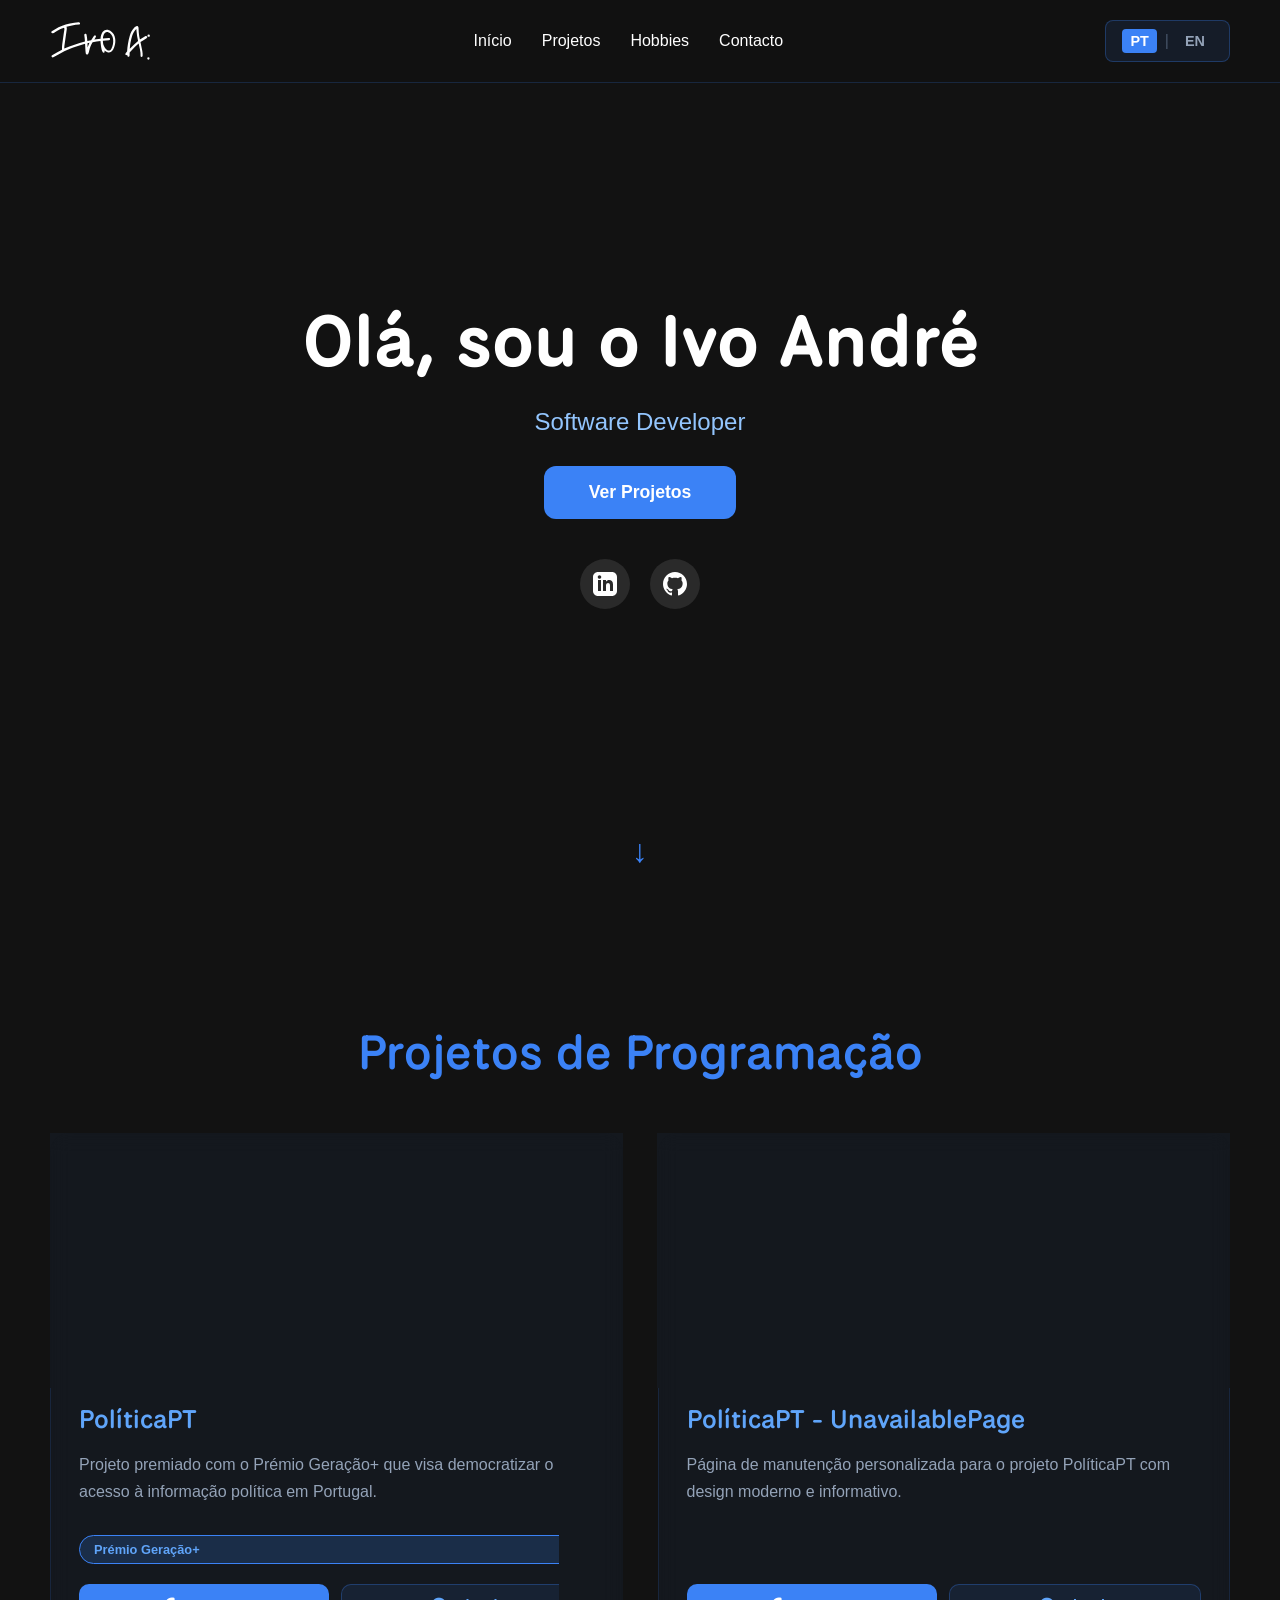
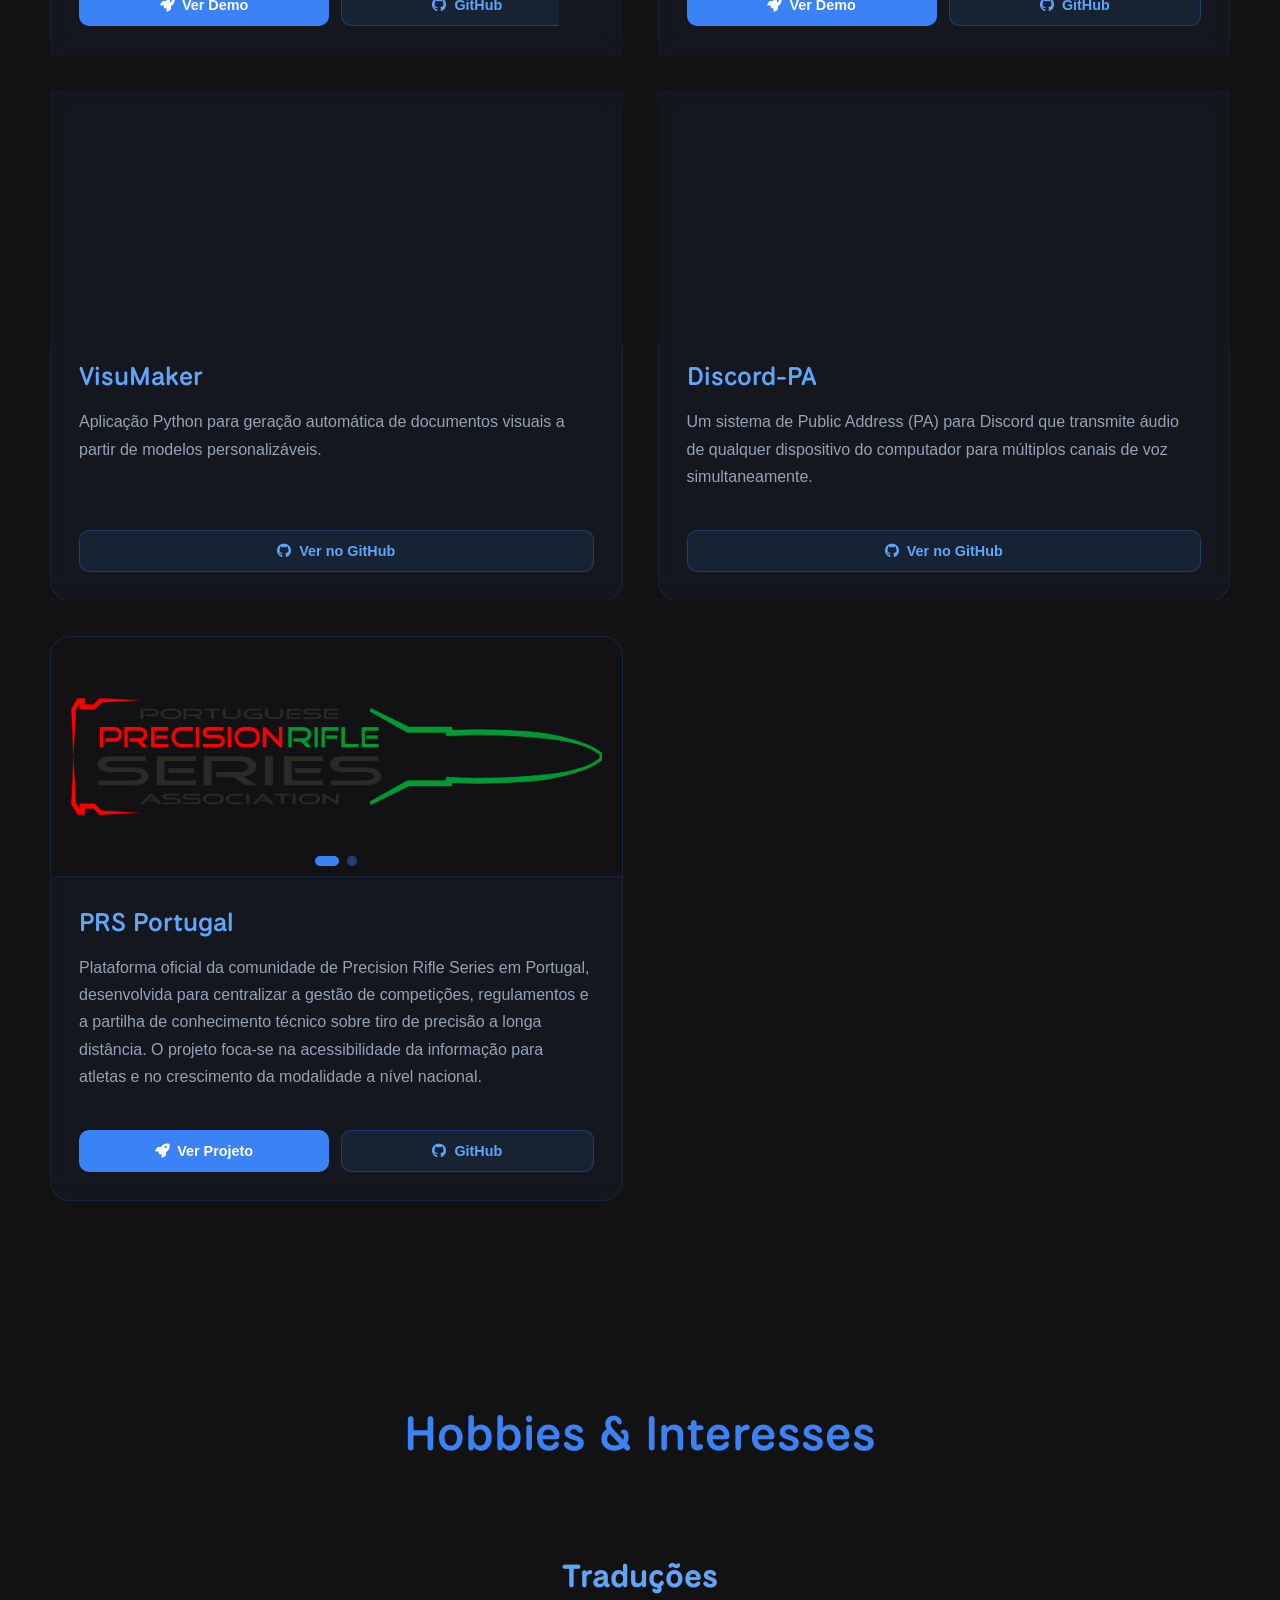
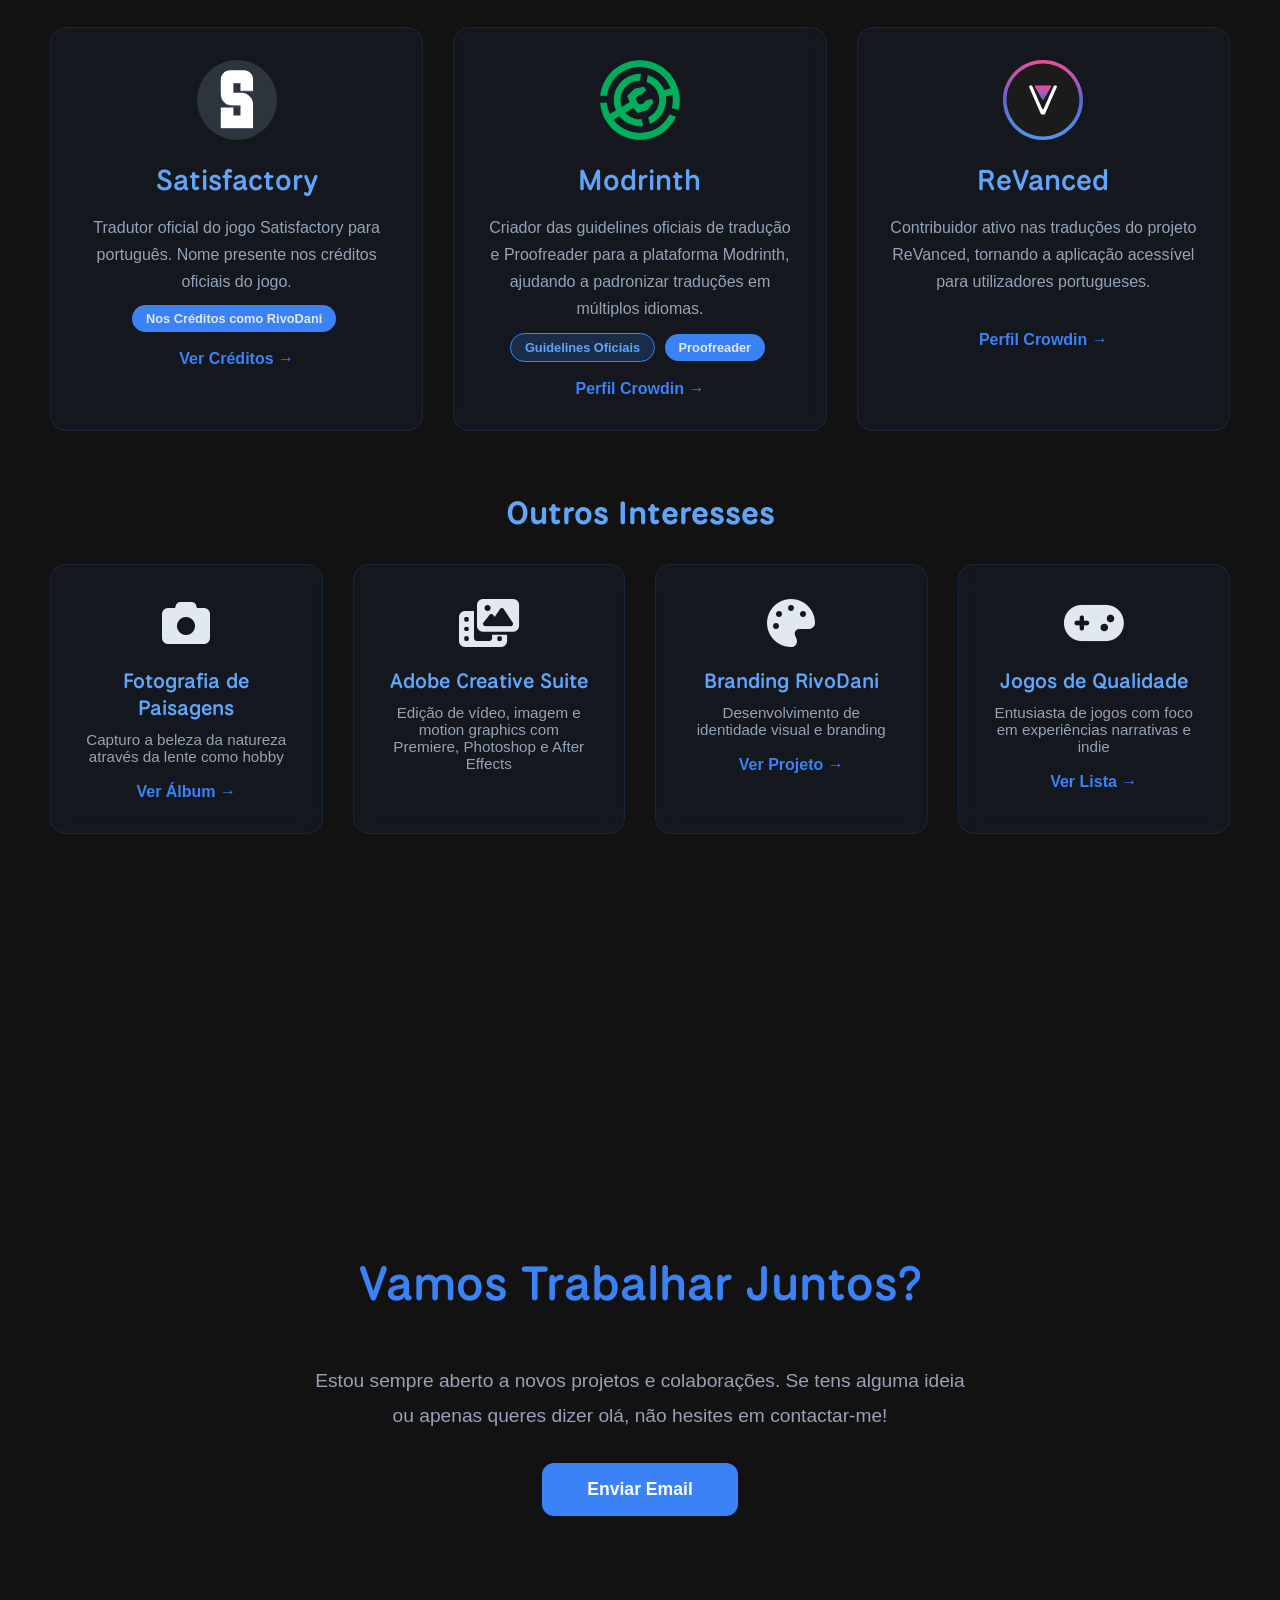
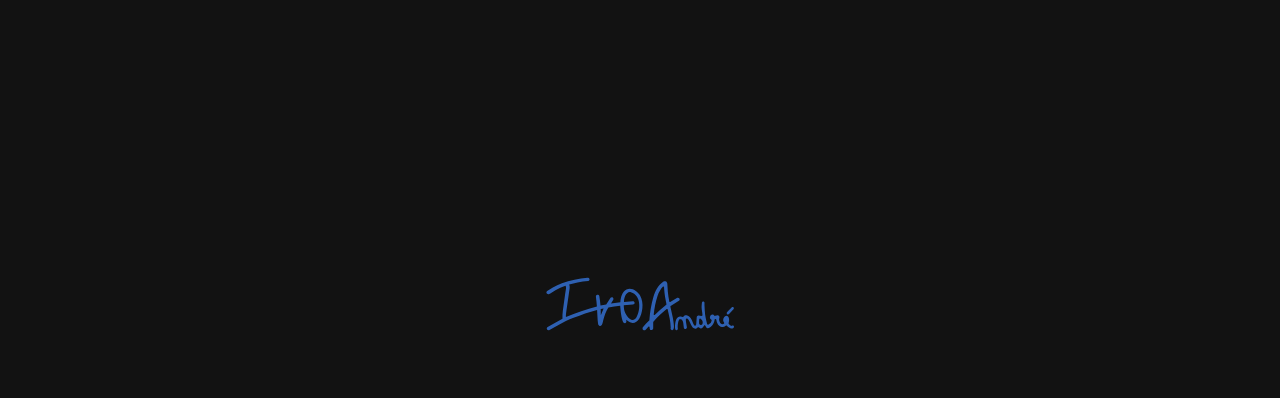
==== commit 56d6855c: "Update project link text to "View Project" in English and Portuguese translations" ====
--- a/dev/index.html
+++ b/dev/index.html
@@ -397,7 +397,7 @@
                 class="demo-button"
               >
                 <i class="fa-solid fa-rocket"></i>
-                <span data-i18n="projects.demo">Ver Demo</span>
+                <span data-i18n="projects.visit">Ver Projeto</span>
               </a>
               <a
                 href="https://github.com/prsportugal/prsportugal.pt"
